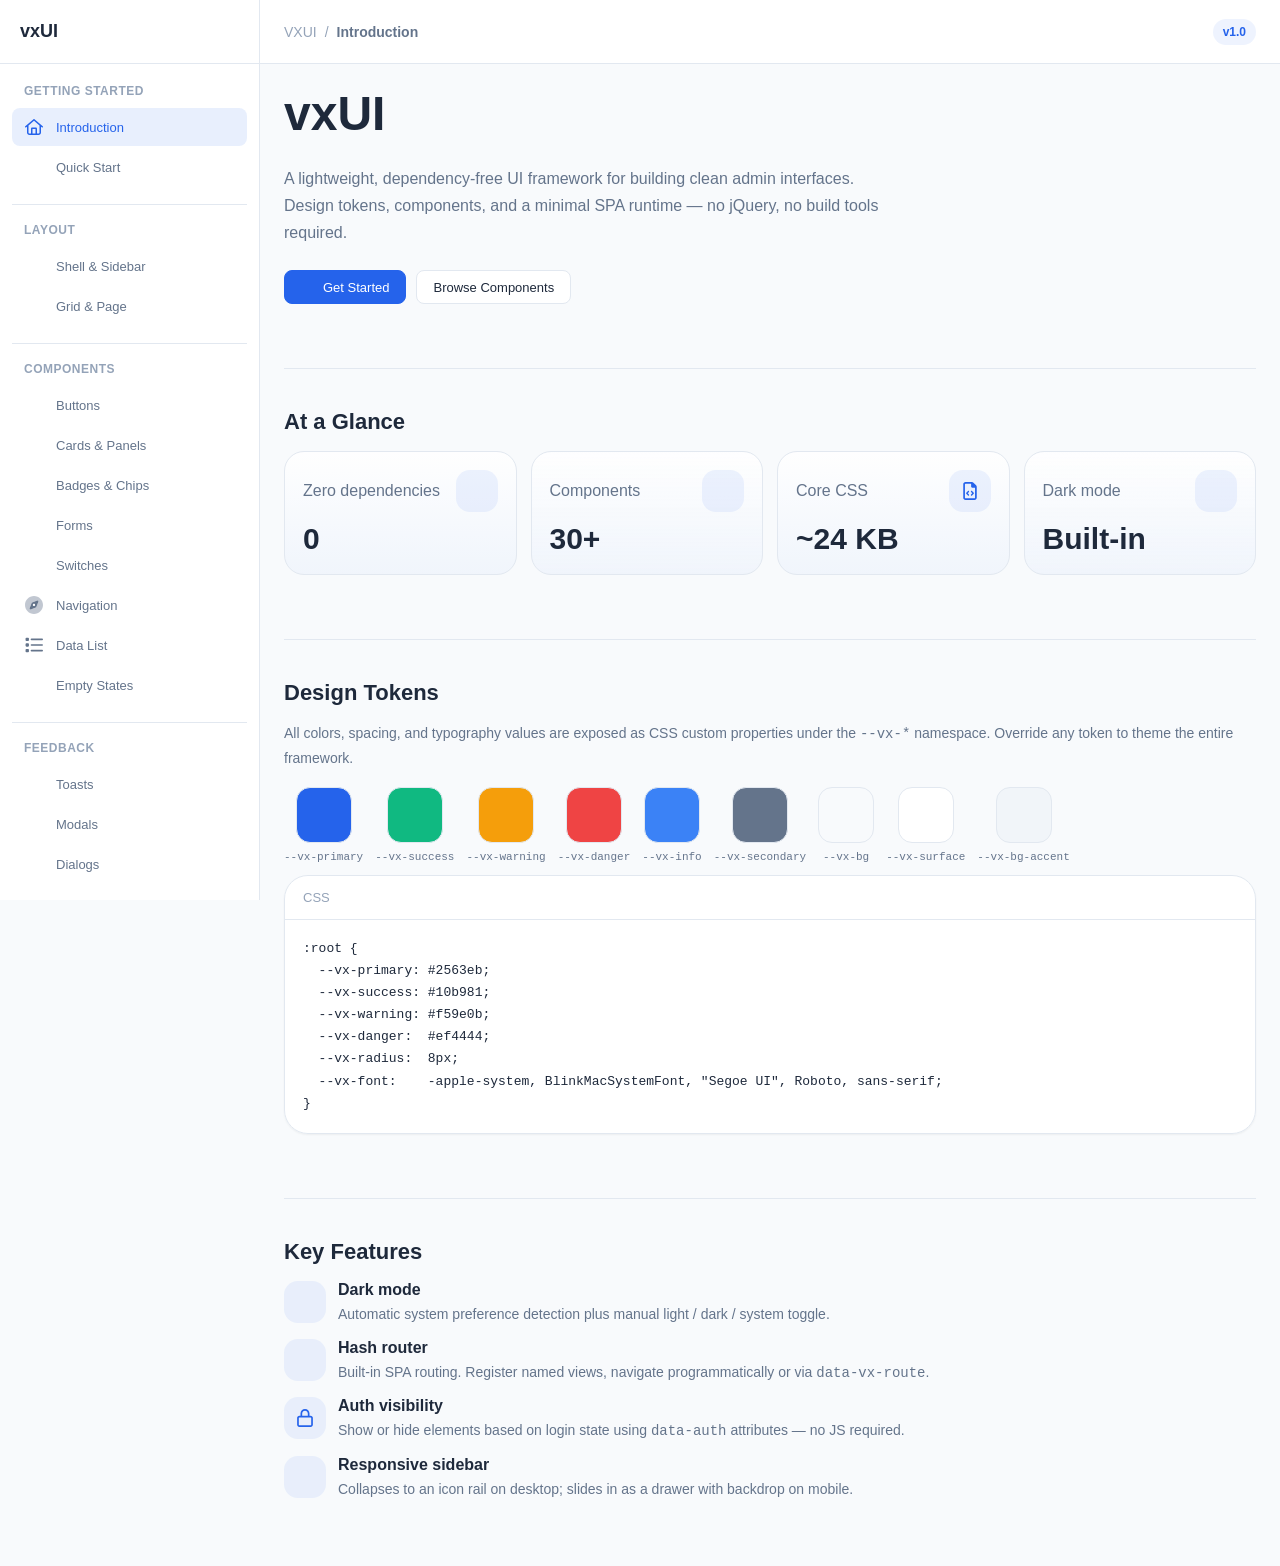
==== index.html @ 33eb92b8 "Refactor code structure for improved readability and maintainability" ====
<!DOCTYPE html>
<html lang="en">
<head>
    <meta charset="UTF-8">
    <meta name="viewport" content="width=device-width, initial-scale=1.0">
    <title>vxUI — UI Framework</title>
    <link rel="stylesheet" href="css/vxui-framework.css">
    <style>
        /* ── Docs-specific styles ─────────────────────────── */
        .vx-doc-section {
            display: flex;
            flex-direction: column;
            gap: 12px;
            padding-bottom: 40px;
        }
        .vx-doc-section + .vx-doc-section {
            border-top: 1px solid var(--vx-border);
            padding-top: 40px;
        }
        .vx-doc-heading {
            margin: 0 0 4px;
            font-size: 22px;
            font-weight: 700;
            color: var(--vx-text);
        }
        .vx-doc-desc {
            margin: 0 0 4px;
            color: var(--vx-text-secondary);
            line-height: 1.7;
            font-size: 14px;
        }
        .vx-demo-area {
            padding: 24px;
            border: 1px solid var(--vx-border);
            border-radius: 16px;
            background: var(--vx-bg-accent);
            display: flex;
            flex-wrap: wrap;
            align-items: flex-start;
            gap: 12px;
        }
        .vx-demo-area.is-block {
            flex-direction: column;
        }
        .vx-color-row {
            display: flex;
            flex-wrap: wrap;
            gap: 12px;
        }
        .vx-color-chip {
            display: flex;
            flex-direction: column;
            align-items: center;
            gap: 8px;
        }
        .vx-color-chip-swatch {
            width: 56px;
            height: 56px;
            border-radius: 14px;
            border: 1px solid var(--vx-border);
        }
        .vx-color-chip-label {
            font-size: 11px;
            color: var(--vx-text-secondary);
            font-family: var(--vx-mono);
        }
        .vx-intro-page-title {
            font-size: clamp(28px, 5vw, 48px);
            font-weight: 800;
            margin: 0 0 12px;
            line-height: 1.1;
        }
        .vx-view > .vx-doc-section:first-child {
            padding-top: 0;
            border-top: none;
        }
    </style>
</head>
<body>
<div id="vx-app" class="vx-app">
    <div id="vx-layout" class="vx-shell vx-layout">

        <div class="vx-sidebar-overlay" data-vx-sidebar-overlay></div>

        <aside id="vx-sidebar" class="vx-sidebar">
            <div class="vx-sidebar-header">
                <button class="vx-sidebar-brand" type="button" data-vx-route="introduction">
                    <span class="vx-sidebar-brand-text">vxUI</span>
                </button>
                <button class="vx-btn-icon" type="button" data-vx-sidebar-toggle style="margin-left:auto" title="Toggle sidebar">
                    <iconpark-icon name="alignment-horizontal-center"></iconpark-icon>
                </button>
            </div>

            <nav class="vx-sidebar-nav">
                <!-- Getting Started -->
                <div class="vx-nav-section">
                    <span class="vx-nav-title">Getting Started</span>
                    <button class="vx-nav-item" type="button" data-vx-route="introduction">
                        <iconpark-icon name="house"></iconpark-icon>
                        <span class="vx-nav-item-text">Introduction</span>
                    </button>
                    <button class="vx-nav-item" type="button" data-vx-route="quickstart">
                        <iconpark-icon name="lightning"></iconpark-icon>
                        <span class="vx-nav-item-text">Quick Start</span>
                    </button>
                </div>

                <div class="vx-nav-divider"></div>

                <!-- Layout -->
                <div class="vx-nav-section">
                    <span class="vx-nav-title">Layout</span>
                    <button class="vx-nav-item" type="button" data-vx-route="layout">
                        <iconpark-icon name="layout-two"></iconpark-icon>
                        <span class="vx-nav-item-text">Shell &amp; Sidebar</span>
                    </button>
                    <button class="vx-nav-item" type="button" data-vx-route="grid">
                        <iconpark-icon name="table-report"></iconpark-icon>
                        <span class="vx-nav-item-text">Grid &amp; Page</span>
                    </button>
                </div>

                <div class="vx-nav-divider"></div>

                <!-- Components -->
                <div class="vx-nav-section">
                    <span class="vx-nav-title">Components</span>
                    <button class="vx-nav-item" type="button" data-vx-route="buttons">
                        <iconpark-icon name="hand-click"></iconpark-icon>
                        <span class="vx-nav-item-text">Buttons</span>
                    </button>
                    <button class="vx-nav-item" type="button" data-vx-route="cards">
                        <iconpark-icon name="rectangle-one"></iconpark-icon>
                        <span class="vx-nav-item-text">Cards &amp; Panels</span>
                    </button>
                    <button class="vx-nav-item" type="button" data-vx-route="badges">
                        <iconpark-icon name="tag-one"></iconpark-icon>
                        <span class="vx-nav-item-text">Badges &amp; Chips</span>
                    </button>
                    <button class="vx-nav-item" type="button" data-vx-route="forms">
                        <iconpark-icon name="edit-two"></iconpark-icon>
                        <span class="vx-nav-item-text">Forms</span>
                    </button>
                    <button class="vx-nav-item" type="button" data-vx-route="switches">
                        <iconpark-icon name="toggle-right"></iconpark-icon>
                        <span class="vx-nav-item-text">Switches</span>
                    </button>
                    <button class="vx-nav-item" type="button" data-vx-route="navigation">
                        <iconpark-icon name="compass"></iconpark-icon>
                        <span class="vx-nav-item-text">Navigation</span>
                    </button>
                    <button class="vx-nav-item" type="button" data-vx-route="list">
                        <iconpark-icon name="list"></iconpark-icon>
                        <span class="vx-nav-item-text">Data List</span>
                    </button>
                    <button class="vx-nav-item" type="button" data-vx-route="empty">
                        <iconpark-icon name="inbox"></iconpark-icon>
                        <span class="vx-nav-item-text">Empty States</span>
                    </button>
                </div>

                <div class="vx-nav-divider"></div>

                <!-- Feedback -->
                <div class="vx-nav-section">
                    <span class="vx-nav-title">Feedback</span>
                    <button class="vx-nav-item" type="button" data-vx-route="toasts">
                        <iconpark-icon name="announcement"></iconpark-icon>
                        <span class="vx-nav-item-text">Toasts</span>
                    </button>
                    <button class="vx-nav-item" type="button" data-vx-route="modals">
                        <iconpark-icon name="expand-text-input"></iconpark-icon>
                        <span class="vx-nav-item-text">Modals</span>
                    </button>
                    <button class="vx-nav-item" type="button" data-vx-route="dialogs">
                        <iconpark-icon name="message-one"></iconpark-icon>
                        <span class="vx-nav-item-text">Dialogs</span>
                    </button>
                </div>
            </nav>

            <div class="vx-sidebar-bottom-menu">
                <div class="vx-nav-section">
                    <button class="vx-nav-item" type="button" id="vx-theme-btn">
                        <iconpark-icon name="sun-one" id="vx-theme-icon"></iconpark-icon>
                        <span class="vx-nav-item-text" id="vx-theme-label">Light</span>
                    </button>
                </div>
            </div>
        </aside>

        <div class="vx-main">
            <header class="vx-header">
                <div class="vx-header-left">
                    <button class="vx-btn-icon vx-portrait-sidebar-btn" type="button" data-vx-sidebar-toggle title="Menu">
                        <iconpark-icon name="hamburger-button"></iconpark-icon>
                    </button>
                    <nav id="vx-breadcrumb" class="vx-breadcrumb" aria-label="breadcrumb"></nav>
                </div>
                <div class="vx-header-right">
                    <span class="vx-badge">v1.0</span>
                </div>
            </header>

            <div id="vx-view" class="vx-content"></div>
        </div>

    </div><!-- /.vx-shell -->
</div><!-- /#vx-app -->

<!-- Framework nav mount (hidden — used internally by the runtime) -->
<div id="vx-nav-managed" hidden></div>

<script src="lib/iconpark.js"></script>
<script src="js/vxui-framework.js"></script>
<script src="js/vxui-components.js"></script>
<script>
(function () {
    'use strict';

    /* ── Shared helpers ───────────────────────────────────── */
    function esc(s) {
        return String(s == null ? '' : s)
            .replace(/&/g, '&amp;').replace(/</g, '&lt;')
            .replace(/>/g, '&gt;').replace(/"/g, '&quot;');
    }

    function section(heading, desc, demoHtml, codeStr) {
        return [
            '<div class="vx-doc-section">',
                '<h2 class="vx-doc-heading">', esc(heading), '</h2>',
                desc ? '<p class="vx-doc-desc">' + desc + '</p>' : '',
                '<div class="vx-demo-area">', demoHtml, '</div>',
                codeStr ? [
                    '<div class="vx-code-block">',
                        '<div class="vx-code-head">',
                            '<span>HTML</span>',
                        '</div>',
                        '<pre>', codeStr, '</pre>',
                    '</div>'
                ].join('') : '',
            '</div>'
        ].join('');
    }

    function blockSection(heading, desc, demoHtml, codeStr) {
        return [
            '<div class="vx-doc-section">',
                '<h2 class="vx-doc-heading">', esc(heading), '</h2>',
                desc ? '<p class="vx-doc-desc">' + desc + '</p>' : '',
                '<div class="vx-demo-area is-block">', demoHtml, '</div>',
                codeStr ? [
                    '<div class="vx-code-block">',
                        '<div class="vx-code-head"><span>HTML</span></div>',
                        '<pre>', codeStr, '</pre>',
                    '</div>'
                ].join('') : '',
            '</div>'
        ].join('');
    }

    /* ── Views ────────────────────────────────────────────── */

    function viewIntroduction() {
        var colors = ['primary','success','warning','danger','info','secondary'];
        var surfaces = ['bg','surface','bg-accent'];
        var swatches = colors.concat(surfaces).map(function (c) {
            var border = ['bg','surface','bg-accent'].indexOf(c) >= 0 ? ' border:1px solid var(--vx-border)' : '';
            return [
                '<div class="vx-color-chip">',
                    '<div class="vx-color-chip-swatch" style="background:var(--vx-' + c + ');' + border + '"></div>',
                    '<span class="vx-color-chip-label">--vx-' + c + '</span>',
                '</div>'
            ].join('');
        }).join('');

        return [
            '<div class="vx-view">',

                '<div class="vx-doc-section">',
                    '<h1 class="vx-intro-page-title">vxUI</h1>',
                    '<p class="vx-doc-desc" style="font-size:16px;max-width:600px">',
                        'A lightweight, dependency-free UI framework for building clean admin interfaces.',
                        ' Design tokens, components, and a minimal SPA runtime &mdash; no jQuery, no build tools required.',
                    '</p>',
                    '<div style="display:flex;gap:10px;flex-wrap:wrap;margin-top:8px">',
                        '<button class="vx-btn vx-btn-primary" type="button" data-vx-route="quickstart">',
                            '<iconpark-icon name="lightning"></iconpark-icon><span>Get Started</span>',
                        '</button>',
                        '<button class="vx-btn vx-btn-secondary" type="button" data-vx-route="buttons">',
                            'Browse Components',
                        '</button>',
                    '</div>',
                '</div>',

                '<div class="vx-doc-section">',
                    '<h2 class="vx-doc-heading">At a Glance</h2>',
                    '<div class="vx-stat-grid">',
                        '<div class="vx-stat"><div class="vx-stat-top"><span class="vx-stat-label">Zero dependencies</span><span class="vx-stat-icon"><iconpark-icon name="check-one"></iconpark-icon></span></div><div class="vx-stat-value">0</div></div>',
                        '<div class="vx-stat"><div class="vx-stat-top"><span class="vx-stat-label">Components</span><span class="vx-stat-icon"><iconpark-icon name="puzzle"></iconpark-icon></span></div><div class="vx-stat-value">30+</div></div>',
                        '<div class="vx-stat"><div class="vx-stat-top"><span class="vx-stat-label">Core CSS</span><span class="vx-stat-icon"><iconpark-icon name="file-code"></iconpark-icon></span></div><div class="vx-stat-value">~24 KB</div></div>',
                        '<div class="vx-stat"><div class="vx-stat-top"><span class="vx-stat-label">Dark mode</span><span class="vx-stat-icon"><iconpark-icon name="moon"></iconpark-icon></span></div><div class="vx-stat-value">Built-in</div></div>',
                    '</div>',
                '</div>',

                '<div class="vx-doc-section">',
                    '<h2 class="vx-doc-heading">Design Tokens</h2>',
                    '<p class="vx-doc-desc">',
                        'All colors, spacing, and typography values are exposed as CSS custom properties under the <code class="vx-mono">--vx-*</code> namespace.',
                        ' Override any token to theme the entire framework.',
                    '</p>',
                    '<div class="vx-color-row">', swatches, '</div>',
                    '<div class="vx-code-block">',
                        '<div class="vx-code-head"><span>CSS</span></div>',
                        '<pre>:root {\n  --vx-primary: #2563eb;\n  --vx-success: #10b981;\n  --vx-warning: #f59e0b;\n  --vx-danger:  #ef4444;\n  --vx-radius:  8px;\n  --vx-font:    -apple-system, BlinkMacSystemFont, "Segoe UI", Roboto, sans-serif;\n}</pre>',
                    '</div>',
                '</div>',

                '<div class="vx-doc-section">',
                    '<h2 class="vx-doc-heading">Key Features</h2>',
                    '<div class="vx-feature-list">',
                        '<div class="vx-feature"><span class="vx-stat-icon"><iconpark-icon name="moon"></iconpark-icon></span><div><strong>Dark mode</strong><p class="vx-doc-desc" style="margin:4px 0 0">Automatic system preference detection plus manual light / dark / system toggle.</p></div></div>',
                        '<div class="vx-feature"><span class="vx-stat-icon"><iconpark-icon name="route"></iconpark-icon></span><div><strong>Hash router</strong><p class="vx-doc-desc" style="margin:4px 0 0">Built-in SPA routing. Register named views, navigate programmatically or via <code class="vx-mono">data-vx-route</code>.</p></div></div>',
                        '<div class="vx-feature"><span class="vx-stat-icon"><iconpark-icon name="lock"></iconpark-icon></span><div><strong>Auth visibility</strong><p class="vx-doc-desc" style="margin:4px 0 0">Show or hide elements based on login state using <code class="vx-mono">data-auth</code> attributes — no JS required.</p></div></div>',
                        '<div class="vx-feature"><span class="vx-stat-icon"><iconpark-icon name="mobile"></iconpark-icon></span><div><strong>Responsive sidebar</strong><p class="vx-doc-desc" style="margin:4px 0 0">Collapses to an icon rail on desktop; slides in as a drawer with backdrop on mobile.</p></div></div>',
                    '</div>',
                '</div>',

            '</div>'
        ].join('');
    }

    function viewQuickstart() {
        var minimalHtml = [
            '&lt;!DOCTYPE html&gt;\n',
            '&lt;html lang="en"&gt;\n',
            '&lt;head&gt;\n',
            '  &lt;meta charset="UTF-8"&gt;\n',
            '  &lt;meta name="viewport" content="width=device-width, initial-scale=1.0"&gt;\n',
            '  &lt;title&gt;My App&lt;/title&gt;\n',
            '  &lt;link rel="stylesheet" href="css/vxui-framework.css"&gt;\n',
            '&lt;/head&gt;\n',
            '&lt;body&gt;\n',
            '&lt;div id="vx-app" class="vx-app"&gt;\n',
            '  &lt;div class="vx-shell vx-layout"&gt;\n',
            '    &lt;div class="vx-sidebar-overlay" data-vx-sidebar-overlay&gt;&lt;/div&gt;\n',
            '    &lt;aside id="vx-sidebar" class="vx-sidebar"&gt;\n',
            '      &lt;div class="vx-sidebar-header"&gt;\n',
            '        &lt;span class="vx-sidebar-brand-text"&gt;My App&lt;/span&gt;\n',
            '      &lt;/div&gt;\n',
            '      &lt;nav class="vx-sidebar-nav" id="vx-sidebar-nav"&gt;&lt;/nav&gt;\n',
            '    &lt;/aside&gt;\n',
            '    &lt;div class="vx-main"&gt;\n',
            '      &lt;div id="vx-view" class="vx-content"&gt;&lt;/div&gt;\n',
            '    &lt;/div&gt;\n',
            '  &lt;/div&gt;\n',
            '&lt;/div&gt;\n\n',
            '&lt;script src="lib/iconpark.js"&gt;&lt;/script&gt;\n',
            '&lt;script src="js/vxui-framework.js"&gt;&lt;/script&gt;\n',
            '&lt;script&gt;\n',
            '  const app = new VXUIFramework({\n',
            '    root: \'#vx-app\',\n',
            '    authProvider: () => ({ loggedIn: true, user: { name: \'Admin\' } })\n',
            '  });\n\n',
            '  app.registerViews({\n',
            '    overview: {\n',
            '      title: \'Overview\',\n',
            '      render: () => \'&lt;section class="vx-panel"&gt;Hello vxUI&lt;/section&gt;\'\n',
            '    }\n',
            '  });\n\n',
            '  app.setNavigation([\n',
            '    { view: \'overview\', label: \'Overview\', icon: \'house\' }\n',
            '  ]);\n\n',
            '  app.init();\n',
            '&lt;/script&gt;\n',
            '&lt;/body&gt;\n',
            '&lt;/html&gt;'
        ].join('');

        return [
            '<div class="vx-view">',

                '<div class="vx-doc-section">',
                    '<h1 class="vx-doc-heading">Quick Start</h1>',
                    '<p class="vx-doc-desc">',
                        'No package manager, no bundler. Drop three files into your project and you are ready.',
                    '</p>',
                '</div>',

                '<div class="vx-doc-section">',
                    '<h2 class="vx-doc-heading">1. Add the files</h2>',
                    '<p class="vx-doc-desc">Copy <code class="vx-mono">css/vxui-framework.css</code>, <code class="vx-mono">js/vxui-framework.js</code>, and <code class="vx-mono">lib/iconpark.js</code> into your project. Optionally add <code class="vx-mono">js/vxui-components.js</code> for component helpers.</p>',
                '</div>',

                '<div class="vx-doc-section">',
                    '<h2 class="vx-doc-heading">2. Minimal HTML shell</h2>',
                    '<p class="vx-doc-desc">Build the page scaffold, register views, then call <code class="vx-mono">app.init()</code>.</p>',
                    '<div class="vx-code-block">',
                        '<div class="vx-code-head"><span>index.html</span></div>',
                        '<pre>', minimalHtml, '</pre>',
                    '</div>',
                '</div>',

                '<div class="vx-doc-section">',
                    '<h2 class="vx-doc-heading">Core API</h2>',
                    '<div class="vx-panel">',
                        '<table style="width:100%;border-collapse:collapse;font-size:13px">',
                            '<thead><tr style="border-bottom:1px solid var(--vx-border)">',
                                '<th style="padding:10px 12px;text-align:left;color:var(--vx-text-secondary);font-weight:600">Method</th>',
                                '<th style="padding:10px 12px;text-align:left;color:var(--vx-text-secondary);font-weight:600">Description</th>',
                            '</tr></thead>',
                            '<tbody>',
                                ['registerView(name, config)', 'registerViews(map)', 'setNavigation(items)', 'navigate(name, state)', 'setTheme(mode) / cycleTheme()', 'refreshAuth()', 'toastSuccess / toastWarning / toastError / toastInfo', 'alert / confirm / prompt / openModal'].map(function (m, i) {
                                    var descs = [
                                        'Register a single named view with a render function.',
                                        'Register multiple views at once from a plain object.',
                                        'Set the sidebar navigation items array.',
                                        'Navigate to a view, updating the hash route.',
                                        'Switch theme. Modes: <code class="vx-mono">light</code>, <code class="vx-mono">dark</code>, <code class="vx-mono">system</code>.',
                                        'Re-evaluate auth state and update data-auth visibility.',
                                        'Show a timed toast notification in four severity flavors.',
                                        'Open a feedback dialog (blocking or promise-based).'
                                    ];
                                    return '<tr style="border-bottom:1px solid var(--vx-border)"><td style="padding:10px 12px;font-family:var(--vx-mono);color:var(--vx-primary)">' + esc(m) + '</td><td style="padding:10px 12px;color:var(--vx-text-secondary)">' + descs[i] + '</td></tr>';
                                }).join(''),
                            '</tbody>',
                        '</table>',
                    '</div>',
                '</div>',

            '</div>'
        ].join('');
    }

    function viewLayout() {
        return [
            '<div class="vx-view">',

                '<div class="vx-doc-section">',
                    '<h1 class="vx-doc-heading">Shell &amp; Sidebar</h1>',
                    '<p class="vx-doc-desc">',
                        'The outer shell uses a flex row. The sidebar is fixed-position; the main area uses <code class="vx-mono">margin-left</code> to offset. On mobile (&le;768 px) or portrait tablets (&le;1024 px) the sidebar becomes a slide-in drawer.',
                    '</p>',
                    '<div class="vx-code-block">',
                        '<div class="vx-code-head"><span>HTML structure</span></div>',
                        '<pre>&lt;div class="vx-shell vx-layout"&gt;\n  &lt;div class="vx-sidebar-overlay" data-vx-sidebar-overlay&gt;&lt;/div&gt;\n\n  &lt;aside class="vx-sidebar" id="vx-sidebar"&gt;\n    &lt;div class="vx-sidebar-header"&gt; &lt;!-- brand + collapse toggle --&gt; &lt;/div&gt;\n    &lt;nav class="vx-sidebar-nav"&gt;\n      &lt;div class="vx-nav-section"&gt;\n        &lt;span class="vx-nav-title"&gt;Section&lt;/span&gt;\n        &lt;button class="vx-nav-item" data-vx-route="view-name"&gt;...&lt;/button&gt;\n      &lt;/div&gt;\n    &lt;/nav&gt;\n    &lt;div class="vx-sidebar-bottom-menu"&gt; &lt;!-- always-visible actions --&gt; &lt;/div&gt;\n  &lt;/aside&gt;\n\n  &lt;div class="vx-main"&gt;\n    &lt;header class="vx-header"&gt;...&lt;/header&gt;\n    &lt;div id="vx-view" class="vx-content"&gt;&lt;/div&gt;\n  &lt;/div&gt;\n&lt;/div&gt;</pre>',
                    '</div>',
                '</div>',

                '<div class="vx-doc-section">',
                    '<h2 class="vx-doc-heading">Sidebar States</h2>',
                    '<p class="vx-doc-desc">',
                        'The framework adds state classes to the <code class="vx-mono">.vx-layout</code> element. CSS handles all the visual transitions.',
                    '</p>',
                    '<div class="vx-panel">',
                        '<table style="width:100%;border-collapse:collapse;font-size:13px">',
                            '<thead><tr style="border-bottom:1px solid var(--vx-border)">',
                                '<th style="padding:10px 12px;text-align:left;color:var(--vx-text-secondary);font-weight:600">Class on .vx-layout</th>',
                                '<th style="padding:10px 12px;text-align:left;color:var(--vx-text-secondary);font-weight:600">Effect</th>',
                            '</tr></thead>',
                            '<tbody>',
                                [
                                    ['sidebar-collapsed', 'Desktop — sidebar narrows to 64 px icon rail; text labels hidden.'],
                                    ['sidebar-open', 'Mobile — sidebar slides in as a drawer; overlay visible.'],
                                    ['vx-logged-in', 'Auth-aware — bottom menu visible, logged-out elements hidden.'],
                                    ['vx-logged-out', 'Auth-aware — bottom menu hidden, logged-in elements hidden.']
                                ].map(function (r) {
                                    return '<tr style="border-bottom:1px solid var(--vx-border)"><td style="padding:10px 12px;font-family:var(--vx-mono);color:var(--vx-primary)">' + esc(r[0]) + '</td><td style="padding:10px 12px;color:var(--vx-text-secondary)">' + r[1] + '</td></tr>';
                                }).join(''),
                            '</tbody>',
                        '</table>',
                    '</div>',
                '</div>',

                '<div class="vx-doc-section">',
                    '<h2 class="vx-doc-heading">Header</h2>',
                    '<p class="vx-doc-desc">The sticky page header sits at the top of <code class="vx-mono">.vx-main</code>. Use <code class="vx-mono">.vx-header-left</code> and <code class="vx-mono">.vx-header-right</code> clusters for layout.</p>',
                    '<div class="vx-demo-area is-block" style="padding:0;overflow:hidden">',
                        '<header class="vx-header" style="position:relative;border-radius:16px 16px 0 0">',
                            '<div class="vx-header-left">',
                                '<button class="vx-btn-icon" type="button" title="Menu"><iconpark-icon name="hamburger-button"></iconpark-icon></button>',
                                '<nav class="vx-breadcrumb">',
                                    '<span class="vx-breadcrumb-item">vxUI</span>',
                                    '<span class="vx-breadcrumb-separator">/</span>',
                                    '<span class="vx-breadcrumb-item is-current">Layout</span>',
                                '</nav>',
                            '</div>',
                            '<div class="vx-header-right">',
                                '<span class="vx-auth-pill"><iconpark-icon name="user"></iconpark-icon> Admin</span>',
                                '<button class="vx-btn vx-btn-secondary vx-btn-sm" type="button">Settings</button>',
                            '</div>',
                        '</header>',
                        '<div style="padding:16px;border-radius:0 0 16px 16px;background:var(--vx-bg-accent);min-height:48px;color:var(--vx-text-muted);font-size:13px">Content area</div>',
                    '</div>',
                '</div>',

            '</div>'
        ].join('');
    }

    function viewGrid() {
        var card = function (label) {
            return '<article class="vx-card" style="padding:16px"><span class="vx-muted" style="font-size:13px">' + esc(label) + '</span></article>';
        };

        return [
            '<div class="vx-view">',

                blockSection('Two-column grid',
                    'Use <code class="vx-mono">.vx-grid.is-two</code> for a fixed two-column layout. Collapses to a single column below 960 px.',
                    '<div class="vx-grid is-two" style="width:100%">' + card('Column A') + card('Column B') + '</div>',
                    '&lt;div class="vx-grid is-two"&gt;\n  &lt;article class="vx-card"&gt;...&lt;/article&gt;\n  &lt;article class="vx-card"&gt;...&lt;/article&gt;\n&lt;/div&gt;'
                ),

                blockSection('Three-column grid',
                    '<code class="vx-mono">.vx-grid.is-three</code> — also collapses below 960 px.',
                    '<div class="vx-grid is-three" style="width:100%">' + card('A') + card('B') + card('C') + '</div>',
                    '&lt;div class="vx-grid is-three"&gt; ... &lt;/div&gt;'
                ),

                blockSection('Stat grid',
                    '<code class="vx-mono">.vx-stat-grid</code> — auto-fit columns, minimum 180 px each. Used for KPI dashboards.',
                    '<div class="vx-stat-grid" style="width:100%">' +
                        ['Storage', 'Files', 'Members'].map(function (l, i) {
                            return '<div class="vx-stat"><div class="vx-stat-top"><span class="vx-stat-label">' + esc(l) + '</span><span class="vx-stat-icon"><iconpark-icon name="folder"></iconpark-icon></span></div><div class="vx-stat-value">' + ['12 GB', '4.2k', '8'][i] + '</div></div>';
                        }).join('') +
                    '</div>',
                    '&lt;div class="vx-stat-grid"&gt;\n  &lt;div class="vx-stat"&gt;\n    &lt;div class="vx-stat-top"&gt;\n      &lt;span class="vx-stat-label"&gt;Storage&lt;/span&gt;\n      &lt;span class="vx-stat-icon"&gt;&lt;iconpark-icon name="folder"&gt;&lt;/iconpark-icon&gt;&lt;/span&gt;\n    &lt;/div&gt;\n    &lt;div class="vx-stat-value"&gt;12 GB&lt;/div&gt;\n  &lt;/div&gt;\n&lt;/div&gt;'
                ),

                blockSection('Card grid',
                    '<code class="vx-mono">.vx-card-grid</code> — auto-fit columns, minimum 240 px. Good for feature / product cards.',
                    '<div class="vx-card-grid" style="width:100%">' +
                        ['Fast', 'Lightweight', 'Accessible'].map(function (l) {
                            return '<div class="vx-card"><h3 class="vx-card-title">' + esc(l) + '</h3><p class="vx-card-copy">A short description of this capability.</p></div>';
                        }).join('') +
                    '</div>',
                    '&lt;div class="vx-card-grid"&gt;\n  &lt;div class="vx-card"&gt;\n    &lt;h3 class="vx-card-title"&gt;Title&lt;/h3&gt;\n    &lt;p class="vx-card-copy"&gt;Description&lt;/p&gt;\n  &lt;/div&gt;\n&lt;/div&gt;'
                ),

            '</div>'
        ].join('');
    }

    function viewButtons() {
        return [
            '<div class="vx-view">',

                section('Variants',
                    'Four semantic variants. Always use the variant that matches the action\'s intent.',
                    [
                        '<button class="vx-btn vx-btn-primary" type="button">Primary</button>',
                        '<button class="vx-btn vx-btn-secondary" type="button">Secondary</button>',
                        '<button class="vx-btn vx-btn-ghost" type="button">Ghost</button>',
                        '<button class="vx-btn vx-btn-danger" type="button">Danger</button>',
                    ].join(''),
                    '&lt;button class="vx-btn vx-btn-primary"&gt;Primary&lt;/button&gt;\n&lt;button class="vx-btn vx-btn-secondary"&gt;Secondary&lt;/button&gt;\n&lt;button class="vx-btn vx-btn-ghost"&gt;Ghost&lt;/button&gt;\n&lt;button class="vx-btn vx-btn-danger"&gt;Danger&lt;/button&gt;'
                ),

                section('Sizes',
                    'Default and small. Apply <code class="vx-mono">.vx-btn-sm</code> for compact contexts like toolbars.',
                    [
                        '<button class="vx-btn vx-btn-primary" type="button">Default</button>',
                        '<button class="vx-btn vx-btn-primary vx-btn-sm" type="button">Small</button>',
                        '<button class="vx-btn vx-btn-secondary" type="button">Default</button>',
                        '<button class="vx-btn vx-btn-secondary vx-btn-sm" type="button">Small</button>',
                    ].join(''),
                    '&lt;button class="vx-btn vx-btn-primary vx-btn-sm"&gt;Small&lt;/button&gt;'
                ),

                section('With icons',
                    'Pair any <code class="vx-mono">&lt;iconpark-icon&gt;</code> with a <code class="vx-mono">&lt;span&gt;</code> label inside the button.',
                    [
                        '<button class="vx-btn vx-btn-primary" type="button"><iconpark-icon name="upload-one"></iconpark-icon><span>Upload</span></button>',
                        '<button class="vx-btn vx-btn-secondary" type="button"><iconpark-icon name="download"></iconpark-icon><span>Download</span></button>',
                        '<button class="vx-btn vx-btn-ghost" type="button"><iconpark-icon name="share"></iconpark-icon><span>Share</span></button>',
                    ].join(''),
                    '&lt;button class="vx-btn vx-btn-primary"&gt;\n  &lt;iconpark-icon name="upload-one"&gt;&lt;/iconpark-icon&gt;\n  &lt;span&gt;Upload&lt;/span&gt;\n&lt;/button&gt;'
                ),

                section('Icon-only buttons',
                    '<code class="vx-mono">.vx-btn-icon</code> — square, no border, for toolbars and header actions.',
                    [
                        '<button class="vx-btn-icon" type="button" title="Search"><iconpark-icon name="search"></iconpark-icon></button>',
                        '<button class="vx-btn-icon" type="button" title="Settings"><iconpark-icon name="setting"></iconpark-icon></button>',
                        '<button class="vx-btn-icon" type="button" title="More"><iconpark-icon name="more"></iconpark-icon></button>',
                        '<button class="vx-btn-icon" type="button" title="Delete"><iconpark-icon name="delete"></iconpark-icon></button>',
                    ].join(''),
                    '&lt;button class="vx-btn-icon" title="Search"&gt;\n  &lt;iconpark-icon name="search"&gt;&lt;/iconpark-icon&gt;\n&lt;/button&gt;'
                ),

                section('Disabled state',
                    'Add the native <code class="vx-mono">disabled</code> attribute. The button becomes non-interactive at 50% opacity.',
                    [
                        '<button class="vx-btn vx-btn-primary" type="button" disabled>Disabled</button>',
                        '<button class="vx-btn vx-btn-secondary" type="button" disabled>Disabled</button>',
                    ].join(''),
                    '&lt;button class="vx-btn vx-btn-primary" disabled&gt;Disabled&lt;/button&gt;'
                ),

                section('Button group',
                    '<code class="vx-mono">.vx-btn-group</code> wraps multiple buttons with consistent 4 px spacing.',
                    '<div class="vx-btn-group"><button class="vx-btn vx-btn-secondary vx-btn-sm" type="button">List</button><button class="vx-btn vx-btn-secondary vx-btn-sm" type="button">Grid</button><button class="vx-btn vx-btn-secondary vx-btn-sm" type="button">Map</button></div>',
                    '&lt;div class="vx-btn-group"&gt;\n  &lt;button class="vx-btn vx-btn-secondary vx-btn-sm"&gt;List&lt;/button&gt;\n  &lt;button class="vx-btn vx-btn-secondary vx-btn-sm"&gt;Grid&lt;/button&gt;\n&lt;/div&gt;'
                ),

            '</div>'
        ].join('');
    }

    function viewCards() {
        return [
            '<div class="vx-view">',

                blockSection('Card',
                    '<code class="vx-mono">.vx-card</code> — the base surface unit. Rounded corners, subtle border, and backdrop blur.',
                    '<div class="vx-card-grid" style="width:100%"><div class="vx-card"><h3 class="vx-card-title">Card Title</h3><p class="vx-card-copy">A short description or body text for this card.</p><div style="margin-top:14px"><button class="vx-btn vx-btn-primary vx-btn-sm" type="button">Action</button></div></div><div class="vx-card"><h3 class="vx-card-title">Another Card</h3><p class="vx-card-copy">Cards auto-fill the grid with a 240 px minimum column width.</p></div></div>',
                    '&lt;article class="vx-card"&gt;\n  &lt;h3 class="vx-card-title"&gt;Title&lt;/h3&gt;\n  &lt;p class="vx-card-copy"&gt;Description&lt;/p&gt;\n&lt;/article&gt;'
                ),

                blockSection('Panel',
                    '<code class="vx-mono">.vx-panel</code> — like a card but full-width, used for content sections.',
                    '<div class="vx-panel" style="width:100%"><h2 class="vx-panel-title">Panel Title</h2><p class="vx-copy">Panels span the full available width. Use them to group related form fields, settings, or data.</p></div>',
                    '&lt;section class="vx-panel"&gt;\n  &lt;h2 class="vx-panel-title"&gt;Title&lt;/h2&gt;\n  &lt;p class="vx-copy"&gt;...&lt;/p&gt;\n&lt;/section&gt;'
                ),

                blockSection('Hero',
                    '<code class="vx-mono">.vx-hero</code> — two-column feature panel. Left column for copy, right for visual or stats.',
                    '<div class="vx-hero" style="width:100%"><div><p class="vx-eyebrow">Product</p><h2 class="vx-hero-title" style="font-size:28px">Hero Headline</h2><p class="vx-hero-copy">A longer introductory paragraph that describes the feature or product being highlighted.</p><div class="vx-hero-actions"><button class="vx-btn vx-btn-primary" type="button">Get Started</button><button class="vx-btn vx-btn-secondary" type="button">Learn More</button></div></div><div class="vx-stat-grid" style="align-self:center"><div class="vx-stat"><div class="vx-stat-top"><span class="vx-stat-label">Metric</span><span class="vx-stat-icon"><iconpark-icon name="chart"></iconpark-icon></span></div><div class="vx-stat-value">99.9%</div></div></div></div>',
                    '&lt;div class="vx-hero"&gt;\n  &lt;div&gt;\n    &lt;p class="vx-eyebrow"&gt;Label&lt;/p&gt;\n    &lt;h2 class="vx-hero-title"&gt;Headline&lt;/h2&gt;\n    &lt;p class="vx-hero-copy"&gt;Description&lt;/p&gt;\n    &lt;div class="vx-hero-actions"&gt;...buttons...&lt;/div&gt;\n  &lt;/div&gt;\n  &lt;div&gt; &lt;!-- visual / stats --&gt; &lt;/div&gt;\n&lt;/div&gt;'
                ),

                blockSection('Code block',
                    '<code class="vx-mono">.vx-code-block</code> — framed block for syntax-highlighted code snippets.',
                    '<div class="vx-code-block" style="width:100%"><div class="vx-code-head"><span>JavaScript</span></div><pre>const app = new VXUIFramework({\n  root: \'#vx-app\',\n  authProvider: () => ({ loggedIn: true })\n});\napp.init();</pre></div>',
                    '&lt;div class="vx-code-block"&gt;\n  &lt;div class="vx-code-head"&gt;&lt;span&gt;JavaScript&lt;/span&gt;&lt;/div&gt;\n  &lt;pre&gt;...code...&lt;/pre&gt;\n&lt;/div&gt;'
                ),

            '</div>'
        ].join('');
    }

    function viewBadges() {
        return [
            '<div class="vx-view">',

                section('Badge',
                    '<code class="vx-mono">.vx-badge</code> — a pill-shaped label for status, counts, or version tags.',
                    [
                        '<span class="vx-badge">v1.0</span>',
                        '<span class="vx-badge" style="background:rgba(16,185,129,0.12);color:var(--vx-success)">Active</span>',
                        '<span class="vx-badge" style="background:rgba(245,158,11,0.12);color:var(--vx-warning)">Pending</span>',
                        '<span class="vx-badge" style="background:rgba(239,68,68,0.12);color:var(--vx-danger)">Error</span>',
                    ].join(''),
                    '&lt;span class="vx-badge"&gt;v1.0&lt;/span&gt;'
                ),

                section('Chip',
                    '<code class="vx-mono">.vx-btn-chip</code> — filter chips for multi-select or category switching. Add <code class="vx-mono">.is-active</code> for the selected state.',
                    [
                        '<button class="vx-btn-chip is-active" type="button">All</button>',
                        '<button class="vx-btn-chip" type="button">Images</button>',
                        '<button class="vx-btn-chip" type="button">Documents</button>',
                        '<button class="vx-btn-chip" type="button">Videos</button>',
                    ].join(''),
                    '&lt;button class="vx-btn-chip is-active"&gt;All&lt;/button&gt;\n&lt;button class="vx-btn-chip"&gt;Images&lt;/button&gt;'
                ),

                section('Chip row',
                    '<code class="vx-mono">.vx-chip-row</code> — a grid wrapper that auto-fits chips.',
                    '<div class="vx-chip-row" style="width:100%"><button class="vx-btn-chip is-active" type="button"><iconpark-icon name="photo"></iconpark-icon> Photos</button><button class="vx-btn-chip" type="button"><iconpark-icon name="file-text"></iconpark-icon> Docs</button><button class="vx-btn-chip" type="button"><iconpark-icon name="video-one"></iconpark-icon> Video</button><button class="vx-btn-chip" type="button"><iconpark-icon name="music-one"></iconpark-icon> Audio</button></div>',
                    '&lt;div class="vx-chip-row"&gt;\n  &lt;button class="vx-btn-chip is-active"&gt;Photos&lt;/button&gt;\n  &lt;button class="vx-btn-chip"&gt;Docs&lt;/button&gt;\n&lt;/div&gt;'
                ),

                section('Auth pill',
                    '<code class="vx-mono">.vx-auth-pill</code> — used in the header to show the current user. Add <code class="vx-mono">.is-guest</code> for unauthenticated state.',
                    [
                        '<span class="vx-auth-pill"><iconpark-icon name="user"></iconpark-icon> Signed in as Admin</span>',
                        '<span class="vx-auth-pill is-guest"><iconpark-icon name="eyes"></iconpark-icon> Guest mode</span>',
                    ].join(''),
                    '&lt;span class="vx-auth-pill"&gt;Signed in as Admin&lt;/span&gt;\n&lt;span class="vx-auth-pill is-guest"&gt;Guest mode&lt;/span&gt;'
                ),

            '</div>'
        ].join('');
    }

    function viewForms() {
        return [
            '<div class="vx-view">',

                blockSection('Text input',
                    'Use <code class="vx-mono">.vx-form-group</code> to pair a <code class="vx-mono">.vx-label</code> with any <code class="vx-mono">.vx-input</code>.',
                    '<div style="max-width:480px;width:100%"><div class="vx-form-group"><label class="vx-label">Display name</label><input class="vx-input" type="text" placeholder="Enter your name"></div></div>',
                    '&lt;div class="vx-form-group"&gt;\n  &lt;label class="vx-label"&gt;Display name&lt;/label&gt;\n  &lt;input class="vx-input" type="text" placeholder="Enter your name"&gt;\n&lt;/div&gt;'
                ),

                blockSection('Textarea',
                    '<code class="vx-mono">.vx-textarea</code> — vertically resizable. Minimum height 120 px.',
                    '<div style="max-width:480px;width:100%"><div class="vx-form-group"><label class="vx-label">Description</label><textarea class="vx-textarea" placeholder="Write something..."></textarea></div></div>',
                    '&lt;div class="vx-form-group"&gt;\n  &lt;label class="vx-label"&gt;Description&lt;/label&gt;\n  &lt;textarea class="vx-textarea" placeholder="..."&gt;&lt;/textarea&gt;\n&lt;/div&gt;'
                ),

                blockSection('Select',
                    '<code class="vx-mono">.vx-select</code> — same height and radius as inputs for visual consistency.',
                    '<div style="max-width:480px;width:100%"><div class="vx-form-group"><label class="vx-label">Role</label><select class="vx-select"><option>Owner</option><option>Editor</option><option>Viewer</option></select></div></div>',
                    '&lt;div class="vx-form-group"&gt;\n  &lt;label class="vx-label"&gt;Role&lt;/label&gt;\n  &lt;select class="vx-select"&gt;\n    &lt;option&gt;Owner&lt;/option&gt;\n  &lt;/select&gt;\n&lt;/div&gt;'
                ),

                blockSection('Form grid',
                    '<code class="vx-mono">.vx-form-grid</code> — two equal columns for compact form layouts.',
                    '<div class="vx-form-grid" style="width:100%;max-width:600px"><div class="vx-form-group"><label class="vx-label">First name</label><input class="vx-input" type="text" placeholder="Alice"></div><div class="vx-form-group"><label class="vx-label">Last name</label><input class="vx-input" type="text" placeholder="Smith"></div></div>',
                    '&lt;div class="vx-form-grid"&gt;\n  &lt;div class="vx-form-group"&gt;...&lt;/div&gt;\n  &lt;div class="vx-form-group"&gt;...&lt;/div&gt;\n&lt;/div&gt;'
                ),

            '</div>'
        ].join('');
    }

    function viewSwitches() {
        return [
            '<div class="vx-view">',

                blockSection('Switch',
                    '<code class="vx-mono">.vx-switch</code> — a toggle row with title, optional description, and a visual knob. Add <code class="vx-mono">.is-active</code> for the on state.',
                    [
                        '<label class="vx-switch" onclick="this.classList.toggle(\'is-active\')" style="cursor:pointer;max-width:480px;width:100%">',
                            '<div class="vx-switch-copy"><strong>Notifications</strong><span>Receive email updates about your account.</span></div>',
                            '<span class="vx-switch-knob"></span>',
                        '</label>',
                        '<label class="vx-switch is-active" onclick="this.classList.toggle(\'is-active\')" style="cursor:pointer;max-width:480px;width:100%">',
                            '<div class="vx-switch-copy"><strong>Auto-save</strong><span>Automatically save your work every 30 seconds.</span></div>',
                            '<span class="vx-switch-knob"></span>',
                        '</label>',
                    ].join(''),
                    '&lt;label class="vx-switch"&gt;\n  &lt;div class="vx-switch-copy"&gt;\n    &lt;strong&gt;Notifications&lt;/strong&gt;\n    &lt;span&gt;Receive email updates.&lt;/span&gt;\n  &lt;/div&gt;\n  &lt;span class="vx-switch-knob"&gt;&lt;/span&gt;\n&lt;/label&gt;\n\n&lt;!-- Active state --&gt;\n&lt;label class="vx-switch is-active"&gt;...&lt;/label&gt;'
                ),

                blockSection('Selection bar',
                    '<code class="vx-mono">.vx-selection-bar</code> — appears when rows are checked in a data list. Shows selected count and bulk actions.',
                    '<div class="vx-selection-bar" style="display:flex;max-width:600px;width:100%"><div class="vx-inline-actions"><strong>3</strong><span class="vx-muted">selected</span></div><div class="vx-inline-actions"><button class="vx-btn vx-btn-ghost vx-btn-sm" type="button"><iconpark-icon name="download"></iconpark-icon><span>Download</span></button><button class="vx-btn vx-btn-ghost vx-btn-sm" type="button"><iconpark-icon name="share"></iconpark-icon><span>Share</span></button><button class="vx-btn vx-btn-ghost vx-btn-sm" type="button" style="color:var(--vx-danger)"><iconpark-icon name="delete"></iconpark-icon><span>Delete</span></button></div></div>',
                    '&lt;div class="vx-selection-bar"&gt;\n  &lt;div class="vx-inline-actions"&gt;\n    &lt;strong&gt;3&lt;/strong&gt;&lt;span class="vx-muted"&gt;selected&lt;/span&gt;\n  &lt;/div&gt;\n  &lt;div class="vx-inline-actions"&gt;\n    &lt;button class="vx-btn vx-btn-ghost vx-btn-sm"&gt;Download&lt;/button&gt;\n  &lt;/div&gt;\n&lt;/div&gt;'
                ),

            '</div>'
        ].join('');
    }

    function viewNavigation() {
        return [
            '<div class="vx-view">',

                section('Nav items',
                    '<code class="vx-mono">.vx-nav-item</code> — sidebar navigation buttons. Active state uses <code class="vx-mono">.is-active</code>.',
                    '<div style="display:flex;flex-direction:column;gap:2px;width:220px">' +
                        '<button class="vx-nav-item is-active" type="button"><iconpark-icon name="house"></iconpark-icon><span class="vx-nav-item-text">Dashboard</span></button>' +
                        '<button class="vx-nav-item" type="button"><iconpark-icon name="folder"></iconpark-icon><span class="vx-nav-item-text">Files</span></button>' +
                        '<button class="vx-nav-item" type="button"><iconpark-icon name="user"></iconpark-icon><span class="vx-nav-item-text">Users</span></button>' +
                        '<div class="vx-nav-divider"></div>' +
                        '<button class="vx-nav-item" type="button"><iconpark-icon name="setting"></iconpark-icon><span class="vx-nav-item-text">Settings</span></button>' +
                    '</div>',
                    '&lt;button class="vx-nav-item is-active" data-vx-route="view-name"&gt;\n  &lt;iconpark-icon name="house"&gt;&lt;/iconpark-icon&gt;\n  &lt;span class="vx-nav-item-text"&gt;Dashboard&lt;/span&gt;\n&lt;/button&gt;'
                ),

                section('Nav section with title',
                    'Group related nav items with <code class="vx-mono">.vx-nav-section</code> and an optional <code class="vx-mono">.vx-nav-title</code> label.',
                    '<div style="display:flex;flex-direction:column;width:220px">' +
                        '<div class="vx-nav-section">' +
                            '<span class="vx-nav-title">Workspace</span>' +
                            '<button class="vx-nav-item" type="button"><iconpark-icon name="folder"></iconpark-icon><span class="vx-nav-item-text">Files</span></button>' +
                            '<button class="vx-nav-item" type="button"><iconpark-icon name="share"></iconpark-icon><span class="vx-nav-item-text">Shared</span></button>' +
                        '</div>' +
                        '<div class="vx-nav-divider"></div>' +
                        '<div class="vx-nav-section">' +
                            '<span class="vx-nav-title">Account</span>' +
                            '<button class="vx-nav-item" type="button"><iconpark-icon name="user"></iconpark-icon><span class="vx-nav-item-text">Profile</span></button>' +
                        '</div>' +
                    '</div>',
                    '&lt;div class="vx-nav-section"&gt;\n  &lt;span class="vx-nav-title"&gt;Workspace&lt;/span&gt;\n  &lt;button class="vx-nav-item"&gt;...&lt;/button&gt;\n&lt;/div&gt;'
                ),

                section('Breadcrumb',
                    '<code class="vx-mono">.vx-breadcrumb</code> — a horizontal path trail. Current item uses <code class="vx-mono">.is-current</code>.',
                    '<nav class="vx-breadcrumb">' +
                        '<a href="#" class="vx-breadcrumb-item">Home</a>' +
                        '<span class="vx-breadcrumb-separator">/</span>' +
                        '<a href="#" class="vx-breadcrumb-item">Projects</a>' +
                        '<span class="vx-breadcrumb-separator">/</span>' +
                        '<span class="vx-breadcrumb-item is-current">Alpha</span>' +
                    '</nav>',
                    '&lt;nav class="vx-breadcrumb"&gt;\n  &lt;a class="vx-breadcrumb-item" href="#"&gt;Home&lt;/a&gt;\n  &lt;span class="vx-breadcrumb-separator"&gt;/&lt;/span&gt;\n  &lt;span class="vx-breadcrumb-item is-current"&gt;Current&lt;/span&gt;\n&lt;/nav&gt;'
                ),

                section('Chip tabs',
                    'Use <code class="vx-mono">.vx-btn-chip</code> buttons as horizontal tab selectors.',
                    '<div style="display:flex;gap:8px;flex-wrap:wrap">' +
                        '<button class="vx-btn-chip is-active" type="button">Overview</button>' +
                        '<button class="vx-btn-chip" type="button">Activity</button>' +
                        '<button class="vx-btn-chip" type="button">Members</button>' +
                        '<button class="vx-btn-chip" type="button">Settings</button>' +
                    '</div>',
                    '&lt;button class="vx-btn-chip is-active"&gt;Overview&lt;/button&gt;\n&lt;button class="vx-btn-chip"&gt;Activity&lt;/button&gt;'
                ),

            '</div>'
        ].join('');
    }

    function viewList() {
        var rows = [
            { name: 'Project Proposal', size: '248 KB', date: 'Apr 5, 2026', type: 'doc' },
            { name: 'Design Assets', size: '12.4 MB', date: 'Apr 4, 2026', type: 'folder' },
            { name: 'Presentation', size: '3.1 MB', date: 'Apr 3, 2026', type: 'ppt' }
        ];
        var icons = { doc: 'file-text', folder: 'folder', ppt: 'file-display' };

        var rowsHtml = rows.map(function (row) {
            return [
                '<div class="vx-list-row">',
                    '<div class="vx-list-col vx-list-col-name">',
                        '<div class="vx-list-icon"><iconpark-icon name="' + esc(icons[row.type]) + '"></iconpark-icon></div>',
                        '<div class="vx-list-filename"><a href="#">' + esc(row.name) + '</a></div>',
                    '</div>',
                    '<div class="vx-list-col vx-list-col-size">' + esc(row.size) + '</div>',
                    '<div class="vx-list-col vx-list-col-date">' + esc(row.date) + '</div>',
                    '<div class="vx-list-col vx-list-col-actions">',
                        '<div class="vx-list-actions">',
                            '<button class="vx-list-action-btn" type="button" title="Download"><iconpark-icon name="download"></iconpark-icon></button>',
                            '<button class="vx-list-action-btn vx-action-danger" type="button" title="Delete"><iconpark-icon name="delete"></iconpark-icon></button>',
                        '</div>',
                    '</div>',
                '</div>'
            ].join('');
        }).join('');

        return [
            '<div class="vx-view">',

                '<div class="vx-doc-section">',
                    '<h1 class="vx-doc-heading">Data List</h1>',
                    '<p class="vx-doc-desc">A flexible list component with a sticky column header, row selection, and action buttons. Configured programmatically via <code class="vx-mono">VXUIComponents.dataList()</code> or hand-coded with the CSS classes below.</p>',

                    '<div class="vx-list-container">',
                        '<div class="vx-list-header">',
                            '<div class="vx-list-col vx-list-col-name">Name</div>',
                            '<div class="vx-list-col vx-list-col-size">Size</div>',
                            '<div class="vx-list-col vx-list-col-date">Modified</div>',
                            '<div class="vx-list-col vx-list-col-actions">Actions</div>',
                        '</div>',
                        '<div class="vx-list-body">', rowsHtml, '</div>',
                    '</div>',

                    '<div class="vx-code-block">',
                        '<div class="vx-code-head"><span>JavaScript — VXUIComponents.dataList()</span></div>',
                        '<pre>VXUIComponents.dataList({\n  columns: [\n    { key: \'name\', label: \'Name\', className: \'vx-list-col-name\' },\n    { key: \'size\', label: \'Size\', className: \'vx-list-col-size\' }\n  ],\n  rows: [\n    { name: \'Project Proposal\', size: \'248 KB\' }\n  ]\n});</pre>',
                    '</div>',
                '</div>',

            '</div>'
        ].join('');
    }

    function viewEmpty() {
        return [
            '<div class="vx-view">',

                blockSection('Empty state',
                    '<code class="vx-mono">.vx-empty</code> — shown when a list or section has no content yet.',
                    '<div class="vx-empty" style="max-width:400px;width:100%"><span class="vx-empty-icon"><iconpark-icon name="inbox"></iconpark-icon></span><div><strong style="font-size:16px">No files yet</strong><p class="vx-empty-copy" style="margin:6px 0 0">Upload your first file to get started.</p></div><button class="vx-btn vx-btn-primary" type="button"><iconpark-icon name="upload-one"></iconpark-icon><span>Upload</span></button></div>',
                    '&lt;div class="vx-empty"&gt;\n  &lt;span class="vx-empty-icon"&gt;&lt;iconpark-icon name="inbox"&gt;&lt;/iconpark-icon&gt;&lt;/span&gt;\n  &lt;div&gt;\n    &lt;strong&gt;No files yet&lt;/strong&gt;\n    &lt;p class="vx-empty-copy"&gt;Upload your first file.&lt;/p&gt;\n  &lt;/div&gt;\n  &lt;button class="vx-btn vx-btn-primary"&gt;Upload&lt;/button&gt;\n&lt;/div&gt;'
                ),

                blockSection('Skeleton loading',
                    '<code class="vx-mono">.vx-skeleton-group</code> with <code class="vx-mono">.vx-skeleton-line</code> items. Add <code class="vx-mono">.is-short</code> or <code class="vx-mono">.is-medium</code> for varied widths.',
                    '<div class="vx-skeleton-group" style="max-width:400px;width:100%"><div class="vx-skeleton-line"></div><div class="vx-skeleton-line is-medium"></div><div class="vx-skeleton-line is-short"></div><div class="vx-skeleton-line"></div><div class="vx-skeleton-line is-medium"></div></div>',
                    '&lt;div class="vx-skeleton-group"&gt;\n  &lt;div class="vx-skeleton-line"&gt;&lt;/div&gt;\n  &lt;div class="vx-skeleton-line is-medium"&gt;&lt;/div&gt;\n  &lt;div class="vx-skeleton-line is-short"&gt;&lt;/div&gt;\n&lt;/div&gt;'
                ),

            '</div>'
        ].join('');
    }

    function viewToasts() {
        return [
            '<div class="vx-view">',
                '<div class="vx-doc-section">',
                    '<h1 class="vx-doc-heading">Toasts</h1>',
                    '<p class="vx-doc-desc">Non-blocking notifications that appear in the top-right corner and dismiss automatically after 4 seconds. Triggered via the framework instance.</p>',
                    '<div class="vx-demo-area">',
                        '<button class="vx-btn vx-btn-secondary" type="button" id="toast-success">',
                            '<iconpark-icon name="check-one"></iconpark-icon><span>Success</span>',
                        '</button>',
                        '<button class="vx-btn vx-btn-secondary" type="button" id="toast-warning">',
                            '<iconpark-icon name="attention"></iconpark-icon><span>Warning</span>',
                        '</button>',
                        '<button class="vx-btn vx-btn-secondary" type="button" id="toast-error">',
                            '<iconpark-icon name="close-one"></iconpark-icon><span>Error</span>',
                        '</button>',
                        '<button class="vx-btn vx-btn-secondary" type="button" id="toast-info">',
                            '<iconpark-icon name="info"></iconpark-icon><span>Info</span>',
                        '</button>',
                    '</div>',
                    '<div class="vx-code-block">',
                        '<div class="vx-code-head"><span>JavaScript</span></div>',
                        '<pre>app.toastSuccess(\'File uploaded successfully.\');\napp.toastWarning(\'Storage is nearly full.\');\napp.toastError(\'Upload failed. Please try again.\');\napp.toastInfo(\'A new version is available.\');</pre>',
                    '</div>',
                '</div>',
            '</div>'
        ].join('');
    }

    function viewModals() {
        return [
            '<div class="vx-view">',
                '<div class="vx-doc-section">',
                    '<h1 class="vx-doc-heading">Modals</h1>',
                    '<p class="vx-doc-desc">Stacked modal dialogs with a blurred backdrop. Open with <code class="vx-mono">app.openModal()</code> passing an HTML string and optional hooks. Close by pressing Escape or clicking the backdrop.</p>',
                    '<div class="vx-demo-area">',
                        '<button class="vx-btn vx-btn-secondary" type="button" id="modal-default">Default (560 px)</button>',
                        '<button class="vx-btn vx-btn-secondary" type="button" id="modal-sm">Small (420 px)</button>',
                        '<button class="vx-btn vx-btn-secondary" type="button" id="modal-lg">Large (760 px)</button>',
                    '</div>',
                    '<div class="vx-code-block">',
                        '<div class="vx-code-head"><span>JavaScript</span></div>',
                        '<pre>app.openModal({\n  title: \'Confirm action\',\n  body: \'&lt;p class="vx-copy"&gt;Are you sure you want to continue?&lt;/p&gt;\',\n  size: \'sm\',  // sm | (default) | lg | xl | fullscreen\n  footer: \'&lt;button class="vx-btn vx-btn-primary" data-vx-modal-close&gt;Confirm&lt;/button&gt;\'\n});</pre>',
                    '</div>',
                '</div>',
            '</div>'
        ].join('');
    }

    function viewDialogs() {
        return [
            '<div class="vx-view">',
                '<div class="vx-doc-section">',
                    '<h1 class="vx-doc-heading">Dialogs</h1>',
                    '<p class="vx-doc-desc">Blocking dialogs that replace the native browser <code class="vx-mono">alert()</code>, <code class="vx-mono">confirm()</code>, and <code class="vx-mono">prompt()</code>. All return Promises.</p>',
                    '<div class="vx-demo-area">',
                        '<button class="vx-btn vx-btn-secondary" type="button" id="dlg-alert">alert()</button>',
                        '<button class="vx-btn vx-btn-secondary" type="button" id="dlg-confirm">confirm()</button>',
                        '<button class="vx-btn vx-btn-secondary" type="button" id="dlg-prompt">prompt()</button>',
                    '</div>',
                    '<div class="vx-code-block">',
                        '<div class="vx-code-head"><span>JavaScript</span></div>',
                        '<pre>// Alert — no return value\nawait app.alert(\'Session expired. Please sign in again.\');\n\n// Confirm — resolves true / false\nconst ok = await app.confirm(\'Delete this file permanently?\');\nif (ok) deleteFile();\n\n// Prompt — resolves string | null\nconst name = await app.prompt(\'Rename file:\', \'untitled.txt\');\nif (name) rename(name);</pre>',
                    '</div>',
                '</div>',
            '</div>'
        ].join('');
    }

    /* ── App init ─────────────────────────────────────────── */

    var app = new VXUIFramework({
        root: '#vx-app',
        viewContainer: '#vx-view',
        sidebarStaticNav: '#vx-nav-managed',
        sidebar: '#vx-sidebar',
        sidebarOverlay: '[data-vx-sidebar-overlay]',
        layout: '#vx-layout',
        breadcrumbElement: '#vx-breadcrumb',
        defaultView: 'introduction',
        authProvider: function () {
            return { loggedIn: true, owner: true, user: { name: 'Developer' } };
        }
    });

    app.registerViews({
        introduction: { title: 'Introduction',    render: viewIntroduction },
        quickstart:   { title: 'Quick Start',     render: viewQuickstart   },
        layout:       { title: 'Shell & Sidebar', render: viewLayout       },
        grid:         { title: 'Grid & Page',     render: viewGrid         },
        buttons:      { title: 'Buttons',         render: viewButtons      },
        cards:        { title: 'Cards & Panels',  render: viewCards        },
        badges:       { title: 'Badges & Chips',  render: viewBadges       },
        forms:        { title: 'Forms',           render: viewForms        },
        switches:     { title: 'Switches',        render: viewSwitches     },
        navigation:   { title: 'Navigation',      render: viewNavigation   },
        list:         { title: 'Data List',       render: viewList         },
        empty:        { title: 'Empty States',    render: viewEmpty        },
        toasts:       { title: 'Toasts',          render: viewToasts       },
        modals:       { title: 'Modals',          render: viewModals       },
        dialogs:      { title: 'Dialogs',         render: viewDialogs      }
    });

    app.init().then(function () {

        /* Theme toggle */
        var themeBtn   = document.getElementById('vx-theme-btn');
        var themeIcon  = document.getElementById('vx-theme-icon');
        var themeLabel = document.getElementById('vx-theme-label');

        function syncThemeUI() {
            var mode = app.getThemeMode();
            var map = { light: ['sun-one', 'Light'], dark: ['moon', 'Dark'], system: ['computer', 'System'] };
            var info = map[mode] || map.system;
            if (themeIcon)  themeIcon.setAttribute('name', info[0]);
            if (themeLabel) themeLabel.textContent = info[1];
        }

        if (themeBtn) {
            themeBtn.addEventListener('click', function () {
                app.cycleTheme();
                syncThemeUI();
            });
        }
        syncThemeUI();

        /* Toast demo buttons */
        document.addEventListener('click', function (e) {
            var id = e.target.closest('[id]') && e.target.closest('[id]').id;
            if (id === 'toast-success') app.toastSuccess('File uploaded successfully.');
            else if (id === 'toast-warning') app.toastWarning('Storage is nearly full (90%).');
            else if (id === 'toast-error')   app.toastError('Upload failed. Please try again.');
            else if (id === 'toast-info')    app.toastInfo('A new version of vxUI is available.');
            else if (id === 'modal-default') app.openModal({ title: 'Default Modal', body: '<p class="vx-copy">This is a default-sized modal (560 px wide). Press Escape or click outside to close.</p>', footer: '<button class="vx-btn vx-btn-primary" data-vx-modal-close>Got it</button>' });
            else if (id === 'modal-sm')      app.openModal({ title: 'Small Modal', size: 'sm', body: '<p class="vx-copy">Compact, focused dialogs.</p>', footer: '<button class="vx-btn vx-btn-secondary" data-vx-modal-close>Close</button>' });
            else if (id === 'modal-lg')      app.openModal({ title: 'Large Modal', size: 'lg', body: '<p class="vx-copy">Wide modals for forms, previews, or complex content.</p>', footer: '<button class="vx-btn vx-btn-secondary" data-vx-modal-close>Close</button>' });
            else if (id === 'dlg-alert')     app.alert('This is an alert dialog from vxUI.');
            else if (id === 'dlg-confirm')   app.confirm('Delete this file permanently?').then(function (ok) { if (ok) app.toastSuccess('Deleted.'); else app.toastInfo('Cancelled.'); });
            else if (id === 'dlg-prompt')    app.prompt('Rename file:', 'untitled.txt').then(function (val) { if (val) app.toastSuccess('Renamed to: ' + val); });
        });

    });

})();
</script>
</body>
</html>
---- css/vxui-framework.css ----
:root {
    --vx-primary: #2563eb;
    --vx-primary-strong: #1d4ed8;
    --vx-primary-light: rgba(37, 99, 235, 0.1);
    --vx-primary-soft: rgba(37, 99, 235, 0.08);
    --vx-secondary: #64748b;
    --vx-success: #10b981;
    --vx-warning: #f59e0b;
    --vx-danger: #ef4444;
    --vx-info: #3b82f6;

    --vx-bg: #f8fafc;
    --vx-bg-accent: #f1f5f9;
    --vx-bg-secondary: #f1f5f9;
    --vx-surface: #ffffff;
    --vx-surface-strong: #ffffff;
    --vx-surface-hover: #f8fafc;
    --vx-border: #e2e8f0;
    --vx-border-strong: #cbd5e1;

    --vx-text: #1e293b;
    --vx-text-secondary: #64748b;
    --vx-text-muted: #94a3b8;
    --vx-text-inverse: #ffffff;

    --vx-shadow-sm: 0 1px 2px rgba(0, 0, 0, 0.05);
    --vx-shadow: 0 4px 6px -1px rgba(0, 0, 0, 0.1), 0 2px 4px -1px rgba(0, 0, 0, 0.06);
    --vx-shadow-lg: 0 20px 25px -5px rgba(0, 0, 0, 0.1), 0 10px 10px -5px rgba(0, 0, 0, 0.04);

    --vx-radius-sm: 6px;
    --vx-radius: 8px;
    --vx-radius-lg: 16px;
    --vx-radius-full: 9999px;
    --vx-radius-pill: 999px;

    --vx-font: -apple-system, BlinkMacSystemFont, "Segoe UI", Roboto, "Helvetica Neue", Arial, sans-serif;
    --vx-mono: "SF Mono", Monaco, Consolas, "Liberation Mono", "Courier New", monospace;

    --vx-sidebar-width: 260px;
    --vx-sidebar-width-collapsed: 64px;
    --vx-header-height: 64px;
    --vx-header-bg: #ffffff;
    --vx-mobile-bar-height: 64px;
    --vx-transition: 180ms ease;
    --vx-transition-fast: all 0.15s ease;
    --vx-transition-slow: all 0.3s ease;
    --vx-text-xs: 12px;
    --vx-text-sm: 13px;
    --vx-text-base: 14px;
    --vx-text-lg: 16px;
    --vx-text-xl: 18px;
    --vx-z-sticky: 30;
}

html.vx-dark {
    --vx-bg: #111827;
    --vx-bg-accent: #1e293b;
    --vx-bg-secondary: #1e293b;
    --vx-surface: #1e293b;
    --vx-surface-strong: #1e293b;
    --vx-surface-hover: #334155;
    --vx-border: rgba(148, 163, 184, 0.18);
    --vx-border-strong: rgba(148, 163, 184, 0.32);
    --vx-text: #f1f5f9;
    --vx-text-secondary: #94a3b8;
    --vx-text-muted: #94a3b8;
    --vx-shadow-sm: 0 8px 20px rgba(0, 0, 0, 0.22);
    --vx-shadow: 0 20px 44px rgba(0, 0, 0, 0.28);
    --vx-shadow-lg: 0 28px 70px rgba(0, 0, 0, 0.38);
    --vx-header-bg: #1e293b;
}

html,
body {
    margin: 0;
    min-height: 100%;
    background: var(--vx-bg);
    color: var(--vx-text);
    font-family: var(--vx-font);
}

body.vx-sidebar-open,
body.vx-sidebar-lock,
body.vx-modal-lock {
    overflow: hidden;
}

body.vx-sidebar-open {
    position: fixed;
    width: 100%;
}

.vx-app,
.vx-app * {
    box-sizing: border-box;
}

.vx-app {
    min-height: 100vh;
    color: var(--vx-text);
}

.vx-toast-root,
.vx-modal-root {
    position: relative;
    z-index: 2000;
}

.vx-shell {
    display: flex;
    min-height: 100vh;
}

.vx-sidebar-overlay {
    display: none;
    position: fixed;
    inset: 0;
    background: rgba(15, 23, 42, 0.46);
    backdrop-filter: blur(6px);
    z-index: 50;
}

.vx-sidebar {
    width: var(--vx-sidebar-width);
    height: 100vh;
    height: 100dvh;
    position: fixed;
    top: 0;
    left: 0;
    background: var(--vx-surface);
    border-right: 1px solid var(--vx-border);
    display: flex;
    flex-direction: column;
    z-index: 60;
    transition: var(--vx-transition-slow);
    overflow-y: auto;
    overflow-x: hidden;
    -webkit-overflow-scrolling: touch;
}

.vx-sidebar-header,
.vx-sidebar-footer,
.vx-sidebar-nav {
    display: flex;
    flex-direction: column;
}

.vx-sidebar-header {
    flex-direction: row;
    justify-content: flex-start;
    height: var(--vx-header-height);
    align-items: center;
    padding: 0 20px;
    border-bottom: 1px solid var(--vx-border);
    flex-shrink: 0;
}

.vx-sidebar-brand {
    display: flex;
    align-items: center;
    gap: 12px;
    text-decoration: none;
    background: transparent;
    padding: 0;
    appearance: none;
    border: none;
    cursor: pointer;
    font: inherit;
    text-align: left;
}

.vx-sidebar-brand-logo {
    width: 32px;
    height: 32px;
    border-radius: var(--vx-radius-sm);
}

.vx-sidebar-brand-text {
    font-size: var(--vx-text-xl);
    font-weight: 600;
    color: var(--vx-text);
}

.vx-sidebar-nav {
    flex: 0 0 auto;
    overflow: visible;
    padding: 12px 0;
}

.vx-nav-section {
    padding: 0 12px;
    margin-bottom: 8px;
    display: flex;
    flex-direction: column;
    gap: 2px;
}

.vx-nav-divider {
    height: 1px;
    background: var(--vx-border);
    margin: 10px 12px;
    flex-shrink: 0;
}

.vx-nav-title {
    display: flex;
    align-items: center;
    padding: 8px 12px;
    font-size: var(--vx-text-xs);
    font-weight: 600;
    color: var(--vx-text-muted);
    text-transform: uppercase;
    letter-spacing: 0.5px;
}

.vx-sidebar-bottom-menu {
    padding: 12px 0;
    border-top: 1px solid var(--vx-border);
    flex-shrink: 0;
    margin-top: auto;
}

.vx-sidebar-bottom-menu .vx-nav-section {
    margin-bottom: 0;
}

.vx-sidebar-footer {
    padding: 12px;
    border-top: 1px solid var(--vx-border);
    flex-shrink: 0;
    position: relative;
    overflow: visible;
}

.vx-layout.vx-logged-out .vx-sidebar-bottom-menu {
    display: none;
}

.vx-layout.vx-logged-out .vx-sidebar-footer {
    border-top: none;
}

.vx-lang-switcher {
    width: 100%;
    border-radius: var(--vx-radius);
    transition: var(--vx-transition-fast);
    margin-bottom: 6px;
}

.vx-lang-switcher .vx-nav-item {
    position: relative;
}

.vx-lang-switcher .vx-lang-arrow {
    margin-left: auto;
    font-size: 12px;
    transition: transform 0.2s ease;
}

.vx-lang-switcher.open .vx-lang-arrow {
    transform: rotate(180deg);
}

.vx-lang-switcher.open {
    background: var(--vx-primary-light);
    box-shadow: 0 4px 12px -4px rgba(37, 99, 235, 0.15);
}

.vx-lang-switcher.open .vx-nav-item {
    background: transparent;
    color: var(--vx-primary);
    border-radius: 0;
}

.vx-lang-switcher.open .vx-nav-item:hover {
    background: rgba(255, 255, 255, 0.3);
    color: var(--vx-primary);
}

.vx-lang-options {
    max-height: 0;
    overflow: hidden;
    transition: max-height 0.25s ease-out;
    background: transparent;
    border-radius: 0;
    margin: 0;
    padding: 0;
}

.vx-lang-switcher.open .vx-lang-options {
    max-height: 200px;
    padding: 0 0 4px;
    transition: max-height 0.3s ease-in;
}

.vx-lang-option {
    display: flex;
    align-items: center;
    padding: 10px 16px 10px 44px;
    margin: 0;
    font-size: var(--vx-text-sm);
    color: var(--vx-primary);
    cursor: pointer;
    border-radius: 0;
    transition: var(--vx-transition-fast);
}

.vx-lang-option:hover {
    background: rgba(255, 255, 255, 0.3);
    color: var(--vx-primary);
}

.vx-lang-option.active {
    font-weight: 600;
}

html.vx-dark .vx-lang-switcher.open {
    background: rgba(37, 99, 235, 0.15);
    box-shadow: 0 4px 12px -4px rgba(37, 99, 235, 0.2);
}

html.vx-dark .vx-lang-switcher.open .vx-nav-item:hover,
html.vx-dark .vx-lang-option:hover {
    background: rgba(255, 255, 255, 0.1);
}

.vx-nav-list {
    display: flex;
    flex-direction: column;
    gap: 2px;
}

.vx-nav-item,
.vx-mobile-btn,
.vx-icon-button,
.vx-btn,
.vx-btn-chip {
    appearance: none;
    border: none;
    cursor: pointer;
    font: inherit;
}

.vx-nav-item {
    display: flex;
    align-items: center;
    gap: 12px;
    width: 100%;
    padding: 10px 12px;
    border-radius: 8px;
    background: transparent;
    color: var(--vx-text-secondary);
    transition: background var(--vx-transition), color var(--vx-transition);
    text-align: left;
    text-decoration: none;
    font-size: var(--vx-text-sm);
    outline: none;
}

.vx-nav-item:focus {
    outline: none;
}

.vx-nav-item:focus-visible {
    box-shadow: 0 0 0 2px var(--vx-primary-light);
}

.vx-nav-item iconpark-icon,
.vx-mobile-btn iconpark-icon,
.vx-icon-button iconpark-icon,
.vx-stat-icon iconpark-icon,
.vx-feature-icon iconpark-icon,
.vx-empty-icon iconpark-icon,
.vx-mob-topbar-btn iconpark-icon {
    font-size: 18px;
    width: 20px;
    flex-shrink: 0;
}

.vx-nav-item:hover,
.vx-nav-item.is-active,
.vx-nav-item.active {
    background: var(--vx-surface-hover);
    color: var(--vx-text);
}

.vx-nav-item.is-active,
.vx-nav-item.active {
    background: var(--vx-primary-light);
    color: var(--vx-primary);
}

.vx-main {
    display: flex;
    flex: 1;
    flex-direction: column;
    margin-left: var(--vx-sidebar-width);
    min-width: 0;
    transition: margin-left 0.3s ease;
    overflow-x: hidden;
}

.vx-layout.sidebar-collapsed .vx-sidebar {
    width: var(--vx-sidebar-width-collapsed);
}

.vx-layout.sidebar-collapsed .vx-sidebar-brand-text,
.vx-layout.sidebar-collapsed .vx-nav-title,
.vx-layout.sidebar-collapsed .vx-nav-item-text,
.vx-layout.sidebar-collapsed .vx-lang-arrow {
    display: none;
}

.vx-layout.sidebar-collapsed .vx-nav-item {
    justify-content: center;
    padding: 12px;
}

.vx-layout.sidebar-collapsed .vx-main {
    margin-left: var(--vx-sidebar-width-collapsed);
}

body.vx-sidebar-open .vx-sidebar {
    overflow-y: auto;
    overflow-x: hidden;
    -webkit-overflow-scrolling: touch;
}

@media (max-width: 768px) {
    body.vx-sidebar-open .vx-sidebar-nav {
        flex: none;
        overflow: visible;
    }

    body.vx-sidebar-open .vx-sidebar-bottom-menu {
        margin-top: 0;
    }

    body.vx-sidebar-open .vx-sidebar {
        padding-bottom: calc(var(--vx-mobile-bar-height) + 40px + env(safe-area-inset-bottom));
    }
}

/* ==================== Shared Layout Blocks ==================== */
.vx-header {
    display: flex;
    align-items: center;
    justify-content: space-between;
    padding: 12px 24px;
    background: var(--vx-header-bg);
    border-bottom: 1px solid var(--vx-border);
    min-height: var(--vx-header-height);
    position: sticky;
    top: 0;
    z-index: var(--vx-z-sticky);
}

.vx-header-left {
    display: flex;
    align-items: center;
    gap: 12px;
    flex: 1;
    min-width: 0;
    overflow: hidden;
}

.vx-header-right {
    display: flex;
    align-items: center;
    gap: 12px;
    flex-shrink: 0;
}

.vx-btn-icon.vx-portrait-sidebar-btn {
    display: none;
}

.vx-content {
    flex: 1;
    padding: 24px;
    overflow-y: auto;
}

.vx-content-list {
    padding: 0;
    height: 100%;
    display: flex;
    flex-direction: column;
    overflow-x: hidden;
    max-width: 100%;
}

.vx-header-minimal {
    position: sticky;
    top: 0;
    z-index: var(--vx-z-sticky);
    padding: 12px 20px;
    background: var(--vx-surface);
    backdrop-filter: blur(12px);
    -webkit-backdrop-filter: blur(12px);
    border-bottom: 1px solid var(--vx-border);
    margin-bottom: 0;
}

.vx-page-title {
    margin: 0;
    display: flex;
    align-items: center;
    gap: 8px;
    min-width: 0;
    font-size: var(--vx-text-lg);
    font-weight: 600;
    line-height: 1.2;
    color: var(--vx-text);
}

.vx-page-title iconpark-icon {
    font-size: 22px;
    flex-shrink: 0;
}

.vx-header-minimal .vx-page-title {
    font-size: 16px;
    font-weight: 600;
}

.vx-view-toggle .vx-btn-icon.active {
    background: var(--vx-primary-light);
    color: var(--vx-primary);
}

.vx-btn-icon {
    display: inline-flex;
    align-items: center;
    justify-content: center;
    width: 36px;
    height: 36px;
    padding: 0;
    background: transparent;
    border: none;
    border-radius: var(--vx-radius);
    color: var(--vx-text-secondary);
    cursor: pointer;
    transition: var(--vx-transition-fast);
}

.vx-btn-icon:hover {
    background: var(--vx-surface-hover);
    color: var(--vx-text);
}

.vx-btn-icon:active:not(:disabled) {
    transform: scale(0.92);
}

.vx-btn-icon iconpark-icon {
    font-size: 18px;
}

.vx-btn-group {
    display: inline-flex;
    gap: 4px;
}

/* ==================== Shared File List ==================== */
.vx-list-container {
    width: 100%;
    flex: 1;
    background: var(--vx-surface);
    border-radius: 0;
    overflow: hidden;
    display: flex;
    flex-direction: column;
}

.vx-list-header {
    display: flex;
    align-items: center;
    padding: 12px 16px;
    background: var(--vx-bg-secondary);
    border-bottom: 1px solid var(--vx-border);
    font-size: 12px;
    font-weight: 600;
    color: var(--vx-text-secondary);
    text-transform: uppercase;
    letter-spacing: 0.5px;
}

.vx-list-col {
    flex-shrink: 0;
}

.vx-list-col-name {
    flex: 1;
    min-width: 200px;
    display: flex;
    align-items: center;
    gap: 12px;
}

.vx-list-col-size {
    width: 100px;
    text-align: right;
}

.vx-list-col-date {
    width: 150px;
    text-align: right;
    padding-right: 16px;
}

.vx-list-col-actions {
    width: 140px;
    text-align: right;
}

.vx-list-body {
    flex: 1;
    overflow-y: auto;
    overflow-x: hidden;
}

.vx-list-row {
    display: flex;
    align-items: center;
    padding: 12px 16px;
    border-bottom: 1px solid var(--vx-border);
    transition: background 0.15s ease;
    cursor: pointer;
    overflow: hidden;
    max-width: 100%;
}

.vx-list-row:hover {
    background: var(--vx-surface-hover);
}

.vx-list-row:last-child {
    border-bottom: none;
}

.vx-list-row.selected,
.vx-list-row.is-selected {
    background: var(--vx-primary-light);
}

.vx-list-checkbox {
    width: 20px;
    height: 20px;
    margin-right: 0;
    border: 2px solid var(--vx-border-strong);
    border-radius: 4px;
    cursor: pointer;
    transition: all 0.15s ease;
    display: flex;
    align-items: center;
    justify-content: center;
    flex-shrink: 0;
    background: transparent;
}

.vx-list-checkbox:hover {
    border-color: var(--vx-primary);
}

.vx-list-row.selected .vx-list-checkbox,
.vx-list-row.is-selected .vx-list-checkbox,
.vx-list-checkbox.vx-checked,
.vx-list-checkbox.is-checked {
    background: var(--vx-primary);
    border-color: var(--vx-primary);
}

.vx-list-row.selected .vx-list-checkbox::after,
.vx-list-row.is-selected .vx-list-checkbox::after,
.vx-list-checkbox.vx-checked::after,
.vx-list-checkbox.is-checked::after {
    content: '';
    width: 6px;
    height: 10px;
    border: solid white;
    border-width: 0 2px 2px 0;
    transform: rotate(45deg) translate(-1px, -1px);
}

.vx-list-name {
    flex: 1;
    display: flex;
    align-items: center;
    gap: 12px;
    min-width: 0;
    overflow: hidden;
}

.vx-list-icon {
    width: 32px;
    height: 32px;
    display: flex;
    align-items: center;
    justify-content: center;
    flex-shrink: 0;
}

.vx-list-icon iconpark-icon {
    font-size: 24px;
    color: var(--vx-primary) !important;
}

.vx-list-size,
.vx-list-date {
    color: var(--vx-text-secondary);
    font-size: 13px;
}

.vx-list-size {
    width: 100px;
    text-align: right;
}

.vx-list-date {
    width: 150px;
    text-align: right;
    padding-right: 16px;
}

.vx-list-actions {
    width: 140px;
    display: flex;
    justify-content: flex-end;
    gap: 4px;
}

.vx-list-action-btn {
    width: 32px;
    height: 32px;
    border: none;
    background: none;
    border-radius: var(--vx-radius-sm);
    cursor: pointer;
    display: flex;
    align-items: center;
    justify-content: center;
    color: var(--vx-text-secondary);
    transition: all 0.15s ease;
}

.vx-list-action-btn iconpark-icon {
    font-size: 18px;
}

.vx-list-action-btn:hover {
    background: var(--vx-bg-secondary);
    color: var(--vx-primary);
}

.vx-list-action-btn.vx-action-danger:hover {
    background: rgba(239, 68, 68, 0.1);
    color: var(--vx-danger);
}

.vx-list-filename {
    flex: 1;
    min-width: 0;
    display: flex;
    align-items: center;
    flex-wrap: nowrap;
    gap: 4px;
    overflow: hidden;
}

.vx-list-filename a {
    color: var(--vx-text);
    text-decoration: none;
    font-weight: 500;
    white-space: nowrap;
    overflow: hidden;
    text-overflow: ellipsis;
    max-width: 100%;
    display: inline-block;
    flex-shrink: 1;
}

.vx-sort-icon {
    margin-left: 6px;
    font-size: 12px;
    color: var(--vx-text-muted);
}

.vx-sort-icon.active {
    color: var(--vx-primary);
}

.vx-breadcrumb a,
.vx-breadcrumb a:link,
.vx-breadcrumb a:visited {
    max-width: 180px;
    overflow: hidden;
    text-overflow: ellipsis;
    white-space: nowrap;
    flex-shrink: 0;
    color: var(--vx-text-secondary);
    text-decoration: none;
    padding: 4px 8px;
    border-radius: var(--vx-radius-sm);
    transition: var(--vx-transition-fast);
}

.vx-breadcrumb a:hover {
    background: var(--vx-surface-hover);
    color: var(--vx-text);
}

.vx-topbar {
    position: sticky;
    top: 0;
    z-index: 30;
    display: flex;
    align-items: center;
    justify-content: space-between;
    min-height: var(--vx-header-height);
    gap: 12px;
    padding: 12px 16px;
    background: var(--vx-surface);
    border-bottom: 1px solid var(--vx-border);
}

.vx-topbar-cluster,
.vx-inline-actions,
.vx-header-meta {
    display: flex;
    align-items: center;
    gap: 12px;
}

.vx-header-meta {
    flex-direction: column;
    align-items: flex-start;
    gap: 2px;
}

.vx-topbar-title {
    margin: 0;
    font-size: 16px;
    font-weight: 600;
    line-height: 1.1;
}

.vx-topbar-subtitle,
.vx-eyebrow {
    font-size: 12px;
    font-weight: 700;
    letter-spacing: 0.08em;
    text-transform: uppercase;
    color: var(--vx-text-muted);
}

.vx-page {
    display: flex;
    flex: 1;
    flex-direction: column;
    gap: 18px;
    padding: 24px;
}

.vx-breadcrumb {
    display: flex;
    align-items: center;
    gap: 8px;
    color: var(--vx-text-muted);
    font-size: 14px;
}

.vx-breadcrumb-item.is-current {
    color: var(--vx-text-secondary);
    font-weight: 600;
}

.vx-view {
    display: flex;
    flex-direction: column;
    gap: 24px;
}

.vx-hero,
.vx-card,
.vx-panel,
.vx-showcase,
.vx-code-block,
.vx-surface,
.vx-selection-bar,
.vx-mob-topbar,
.vx-empty,
.vx-skeleton-group {
    background: color-mix(in srgb, var(--vx-surface) 92%, transparent);
    border: 1px solid var(--vx-border);
    box-shadow: var(--vx-shadow-sm);
    backdrop-filter: blur(14px);
}

.vx-hero {
    display: grid;
    grid-template-columns: minmax(0, 1.3fr) minmax(280px, 0.9fr);
    gap: 20px;
    padding: 28px;
    border-radius: 32px;
}

.vx-hero-title {
    margin: 0;
    font-size: clamp(30px, 4vw, 48px);
    line-height: 1.04;
}

.vx-hero-copy,
.vx-copy,
.vx-card-copy,
.vx-dialog-copy,
.vx-empty-copy {
    color: var(--vx-text-secondary);
    line-height: 1.7;
}

.vx-hero-actions,
.vx-grid,
.vx-stat-grid,
.vx-control-grid,
.vx-form-grid,
.vx-chip-row,
.vx-card-grid {
    display: grid;
    gap: 14px;
}

.vx-hero-actions {
    grid-template-columns: repeat(auto-fit, minmax(180px, 1fr));
    margin-top: 22px;
}

.vx-stat-grid {
    grid-template-columns: repeat(auto-fit, minmax(180px, 1fr));
}

.vx-card-grid {
    grid-template-columns: repeat(auto-fit, minmax(240px, 1fr));
}

.vx-grid.is-two {
    grid-template-columns: repeat(2, minmax(0, 1fr));
}

.vx-grid.is-three {
    grid-template-columns: repeat(3, minmax(0, 1fr));
}

.vx-card,
.vx-panel,
.vx-showcase,
.vx-code-block,
.vx-empty,
.vx-skeleton-group,
.vx-selection-bar {
    border-radius: 24px;
}

.vx-card,
.vx-panel,
.vx-showcase,
.vx-empty,
.vx-skeleton-group,
.vx-selection-bar {
    padding: 22px;
}

.vx-card-title,
.vx-panel-title,
.vx-showcase-title {
    margin: 0 0 8px;
    font-size: 18px;
}

.vx-stat {
    display: flex;
    flex-direction: column;
    gap: 10px;
    padding: 18px;
    border-radius: 20px;
    background: linear-gradient(180deg, color-mix(in srgb, var(--vx-surface-strong) 88%, transparent), color-mix(in srgb, var(--vx-primary-soft) 45%, transparent));
    border: 1px solid var(--vx-border);
}

.vx-stat-top {
    display: flex;
    align-items: center;
    justify-content: space-between;
}

.vx-stat-value {
    font-size: 30px;
    font-weight: 800;
}

.vx-stat-label,
.vx-hint,
.vx-note {
    color: var(--vx-text-secondary);
}

.vx-stat-icon,
.vx-feature-icon,
.vx-empty-icon {
    display: inline-flex;
    align-items: center;
    justify-content: center;
    width: 42px;
    height: 42px;
    border-radius: 14px;
    background: var(--vx-primary-soft);
    color: var(--vx-primary);
}

.vx-feature-list,
.vx-stack {
    display: flex;
    flex-direction: column;
    gap: 12px;
}

.vx-feature {
    display: flex;
    gap: 12px;
    align-items: flex-start;
}

.vx-code-block {
    padding: 0;
    overflow: hidden;
}

.vx-code-head {
    display: flex;
    align-items: center;
    justify-content: space-between;
    padding: 14px 18px;
    border-bottom: 1px solid var(--vx-border);
    font-size: 13px;
    color: var(--vx-text-muted);
}

.vx-code-block pre {
    margin: 0;
    padding: 18px;
    overflow-x: auto;
    font-family: var(--vx-mono);
    font-size: 13px;
    line-height: 1.7;
}

.vx-btn {
    display: inline-flex;
    align-items: center;
    justify-content: center;
    gap: 6px;
    padding: 8px 16px;
    font-size: var(--vx-text-sm);
    font-weight: 500;
    border: 1px solid transparent;
    border-radius: var(--vx-radius);
    cursor: pointer;
    transition: var(--vx-transition-fast);
    text-decoration: none;
    white-space: nowrap;
    outline: none;
}

.vx-btn:active:not(:disabled) {
    transform: scale(0.96);
}

.vx-btn:disabled {
    opacity: 0.5;
    cursor: not-allowed;
}

.vx-btn iconpark-icon {
    font-size: 16px;
}

.vx-btn-primary {
    background: var(--vx-primary);
    color: var(--vx-text-inverse);
    border-color: var(--vx-primary);
}

.vx-btn-primary:hover {
    background: var(--vx-primary-strong);
    border-color: var(--vx-primary-strong);
}

.vx-btn-secondary {
    background: var(--vx-surface);
    color: var(--vx-text);
    border-color: var(--vx-border);
}

.vx-btn-secondary:hover {
    border-color: var(--vx-border-strong);
}

.vx-btn-ghost {
    background: transparent;
    color: var(--vx-text-secondary);
    border-color: transparent;
}

.vx-btn-ghost:hover {
    background: var(--vx-surface-hover);
    color: var(--vx-text);
}

.vx-btn-danger {
    background: var(--vx-danger);
    color: var(--vx-text-inverse);
    border-color: var(--vx-danger);
}

.vx-btn-sm {
    padding: 6px 12px;
    font-size: var(--vx-text-xs);
}

.vx-btn-chip {
    display: inline-flex;
    align-items: center;
    gap: 8px;
    padding: 10px 14px;
    border-radius: var(--vx-radius-pill);
    background: var(--vx-surface-strong);
    border: 1px solid var(--vx-border);
    color: var(--vx-text-secondary);
}

.vx-btn-chip.is-active {
    background: var(--vx-primary-soft);
    border-color: color-mix(in srgb, var(--vx-primary) 35%, transparent);
    color: var(--vx-primary);
}

.vx-icon-button,
.vx-mob-topbar-btn {
    display: inline-flex;
    align-items: center;
    justify-content: center;
    width: 42px;
    height: 42px;
    border-radius: 14px;
    background: var(--vx-surface-strong);
    border: 1px solid var(--vx-border);
    color: var(--vx-text-secondary);
}

.vx-auth-pill {
    display: inline-flex;
    align-items: center;
    gap: 8px;
    min-height: 38px;
    padding: 0 14px;
    border-radius: var(--vx-radius-pill);
    background: var(--vx-primary-soft);
    color: var(--vx-primary-strong);
    font-size: 13px;
    font-weight: 700;
}

.vx-auth-pill.is-guest {
    background: rgba(180, 83, 9, 0.12);
    color: var(--vx-warning);
}

.vx-form-group {
    display: flex;
    flex-direction: column;
    gap: 8px;
}

.vx-label {
    font-size: 13px;
    font-weight: 700;
    color: var(--vx-text-secondary);
}

.vx-input,
.vx-textarea,
.vx-select {
    width: 100%;
    min-height: 46px;
    padding: 12px 14px;
    border: 1px solid var(--vx-border);
    border-radius: 14px;
    background: color-mix(in srgb, var(--vx-surface-strong) 92%, transparent);
    color: var(--vx-text);
    font: inherit;
    transition: border-color var(--vx-transition), box-shadow var(--vx-transition), background var(--vx-transition);
}

.vx-input:focus,
.vx-textarea:focus,
.vx-select:focus {
    outline: none;
    border-color: color-mix(in srgb, var(--vx-primary) 45%, transparent);
    box-shadow: 0 0 0 4px color-mix(in srgb, var(--vx-primary-soft) 80%, transparent);
}

.vx-textarea {
    min-height: 120px;
    resize: vertical;
}

.vx-switch {
    display: flex;
    align-items: center;
    justify-content: space-between;
    gap: 14px;
    padding: 14px 16px;
    border-radius: 18px;
    border: 1px solid var(--vx-border);
    background: color-mix(in srgb, var(--vx-surface-strong) 90%, transparent);
}

.vx-switch-copy {
    display: flex;
    flex-direction: column;
    gap: 4px;
}

.vx-switch-copy strong {
    font-size: 15px;
}

.vx-switch-copy span {
    color: var(--vx-text-secondary);
    font-size: 13px;
}

.vx-switch-knob {
    position: relative;
    width: 52px;
    height: 30px;
    border-radius: var(--vx-radius-pill);
    background: var(--vx-border-strong);
}

.vx-switch-knob::after {
    content: '';
    position: absolute;
    top: 4px;
    left: 4px;
    width: 22px;
    height: 22px;
    border-radius: 50%;
    background: #fff;
    box-shadow: 0 4px 10px rgba(15, 23, 42, 0.18);
}

.vx-switch.is-active .vx-switch-knob {
    background: var(--vx-primary);
}

.vx-switch.is-active .vx-switch-knob::after {
    left: 26px;
}

.vx-selection-bar {
    display: flex;
    align-items: center;
    justify-content: space-between;
    gap: 12px;
}

.vx-chip-row {
    grid-template-columns: repeat(auto-fit, minmax(140px, max-content));
}

.vx-badge {
    display: inline-flex;
    align-items: center;
    gap: 6px;
    padding: 6px 10px;
    border-radius: var(--vx-radius-pill);
    background: var(--vx-primary-soft);
    color: var(--vx-primary);
    font-size: 12px;
    font-weight: 700;
}

.vx-empty {
    display: flex;
    flex-direction: column;
    align-items: flex-start;
    gap: 12px;
}

.vx-skeleton-group {
    display: flex;
    flex-direction: column;
    gap: 12px;
}

.vx-skeleton-line {
    height: 14px;
    border-radius: 999px;
    background: linear-gradient(90deg, rgba(148, 163, 184, 0.14), rgba(148, 163, 184, 0.34), rgba(148, 163, 184, 0.14));
    background-size: 200% 100%;
    animation: vx-skeleton 1.2s ease infinite;
}

.vx-skeleton-line.is-short {
    width: 42%;
}

.vx-skeleton-line.is-medium {
    width: 68%;
}

.vx-mob-topbar {
    display: flex;
    align-items: center;
    justify-content: space-between;
    gap: 12px;
    padding: 14px 16px;
    border-radius: 24px;
}

.vx-mob-topbar-inner,
.vx-mob-topbar-left,
.vx-mob-topbar-right {
    display: flex;
    align-items: center;
    gap: 8px;
}

.vx-mob-topbar-title {
    flex: 1;
    min-width: 0;
    font-size: 16px;
    font-weight: 700;
}

.vx-mobile-bar {
    display: none;
    position: fixed;
    left: 12px;
    right: 12px;
    bottom: 12px;
    z-index: 80;
    align-items: stretch;
    justify-content: space-between;
    gap: 8px;
    padding: 10px;
    background: color-mix(in srgb, var(--vx-surface-strong) 92%, transparent);
    border: 1px solid var(--vx-border);
    border-radius: 22px;
    box-shadow: var(--vx-shadow-lg);
    backdrop-filter: blur(18px);
}

.vx-mobile-btn {
    display: flex;
    flex: 1 1 0;
    flex-direction: column;
    align-items: center;
    justify-content: center;
    gap: 4px;
    min-height: 52px;
    border-radius: 16px;
    background: transparent;
    color: var(--vx-text-secondary);
    font-size: 12px;
}

.vx-mobile-btn.is-active {
    background: var(--vx-primary-soft);
    color: var(--vx-primary);
}

.vx-mobile-btn.active {
    background: var(--vx-primary-soft);
    color: var(--vx-primary);
}

.vx-toast-root {
    position: fixed;
    top: 18px;
    right: 18px;
    display: flex;
    flex-direction: column;
    gap: 10px;
    width: min(380px, calc(100vw - 24px));
    pointer-events: none;
}

.vx-toast {
    display: flex;
    align-items: center;
    gap: 12px;
    padding: 14px 14px 14px 12px;
    border-radius: 18px;
    background: color-mix(in srgb, var(--vx-surface-strong) 94%, transparent);
    border: 1px solid var(--vx-border);
    box-shadow: var(--vx-shadow);
    pointer-events: auto;
    opacity: 0;
    transform: translateY(-10px) translateX(16px);
    transition: opacity var(--vx-transition), transform var(--vx-transition);
}

.vx-toast.is-visible {
    opacity: 1;
    transform: translateY(0) translateX(0);
}

.vx-toast-icon-wrap {
    display: inline-flex;
    align-items: center;
    justify-content: center;
    width: 36px;
    height: 36px;
    border-radius: 12px;
    background: var(--vx-primary-soft);
    flex-shrink: 0;
}

.vx-toast-success .vx-toast-icon-wrap { color: var(--vx-success); }
.vx-toast-warning .vx-toast-icon-wrap { color: var(--vx-warning); }
.vx-toast-error .vx-toast-icon-wrap { color: var(--vx-danger); }
.vx-toast-info .vx-toast-icon-wrap { color: var(--vx-info); }

.vx-toast-message {
    flex: 1;
    font-size: 14px;
    color: var(--vx-text);
}

.vx-toast-close {
    display: inline-flex;
    align-items: center;
    justify-content: center;
    width: 28px;
    height: 28px;
    border-radius: 10px;
    border: none;
    background: transparent;
    color: var(--vx-text-secondary);
}

.vx-modal {
    position: fixed;
    inset: 0;
    display: flex;
    align-items: center;
    justify-content: center;
    padding: 20px;
    opacity: 0;
    pointer-events: none;
    transition: opacity var(--vx-transition);
    z-index: 120;
}

.vx-modal.is-open {
    opacity: 1;
    pointer-events: auto;
}

.vx-modal-backdrop {
    position: absolute;
    inset: 0;
    background: rgba(15, 23, 42, 0.56);
    backdrop-filter: blur(8px);
}

.vx-modal-panel {
    position: relative;
    width: min(560px, 100%);
    max-height: min(86vh, 900px);
    overflow: hidden;
    display: flex;
    flex-direction: column;
    border-radius: 28px;
    border: 1px solid var(--vx-border);
    background: color-mix(in srgb, var(--vx-surface-strong) 96%, transparent);
    box-shadow: var(--vx-shadow-lg);
}

.vx-modal-sm { width: min(420px, 100%); }
.vx-modal-lg { width: min(760px, 100%); }
.vx-modal-xl { width: min(1040px, 100%); }
.vx-modal-fullscreen { width: 100%; height: 100%; max-height: none; border-radius: 0; }

.vx-modal-header,
.vx-modal-footer {
    display: flex;
    align-items: center;
    justify-content: space-between;
    gap: 12px;
    padding: 18px 20px;
    border-bottom: 1px solid var(--vx-border);
}

.vx-modal-footer {
    justify-content: flex-end;
    border-top: 1px solid var(--vx-border);
    border-bottom: none;
}

.vx-modal-title {
    margin: 0;
    font-size: 22px;
}

.vx-modal-body {
    padding: 20px;
    overflow: auto;
}

.vx-kicker {
    color: var(--vx-primary);
    font-weight: 700;
}

.vx-demo-note {
    padding: 14px 16px;
    border-radius: 18px;
    border: 1px dashed color-mix(in srgb, var(--vx-primary) 30%, transparent);
    background: color-mix(in srgb, var(--vx-primary-soft) 55%, transparent);
    color: var(--vx-text-secondary);
}

.vx-center {
    display: flex;
    align-items: center;
    justify-content: center;
}

.vx-muted { color: var(--vx-text-muted); }
.vx-mono { font-family: var(--vx-mono); }

/* ==================== Dynamic Sidebar ==================== */
#vx-sidebar-dynamic {
    display: flex;
    flex-direction: column;
    flex: 1;
}

.vx-sidebar-module-info {
    padding: 20px 16px;
    border-bottom: 1px solid var(--vx-border);
}

.vx-sidebar-title {
    font-size: 20px;
    font-weight: 600;
    color: var(--vx-text);
    margin-bottom: 8px;
}

.vx-sidebar-meta {
    display: flex;
    align-items: center;
    gap: 6px;
    color: var(--vx-text-muted);
    font-size: var(--vx-text-sm);
}

.vx-sidebar-meta iconpark-icon {
    color: var(--vx-primary);
}

.vx-sidebar-actions {
    padding: 16px;
    margin-top: auto;
    display: flex;
    flex-direction: column;
    gap: 8px;
}

.vx-sidebar-action-btn {
    display: flex;
    align-items: center;
    gap: 10px;
    width: 100%;
    padding: 12px 16px;
    background: var(--vx-surface);
    border: 1px solid var(--vx-border);
    border-radius: var(--vx-radius-lg);
    color: var(--vx-text-secondary);
    font-size: var(--vx-text-sm);
    cursor: pointer;
    transition: var(--vx-transition-fast);
}

.vx-sidebar-action-btn:hover {
    background: var(--vx-surface-hover);
    border-color: var(--vx-primary);
    color: var(--vx-primary);
}

.vx-sidebar-action-btn iconpark-icon {
    font-size: 18px;
}

@keyframes vx-skeleton {
    0% { background-position: 200% 0; }
    100% { background-position: -200% 0; }
}

@media (max-width: 960px) {
    .vx-grid.is-three,
    .vx-grid.is-two,
    .vx-hero {
        grid-template-columns: 1fr;
    }
}

@media (max-width: 768px) {
    .vx-sidebar {
        transform: translateX(-104%);
        transition: transform var(--vx-transition);
    }

    .vx-layout.sidebar-open .vx-sidebar {
        transform: translateX(0);
    }

    .vx-layout.sidebar-open .vx-sidebar-overlay {
        display: block;
    }

    .vx-main {
        margin-left: 0;
        padding-bottom: calc(var(--vx-mobile-bar-height) + 16px);
    }

    .vx-mobile-bar {
        display: flex;
    }

    .vx-btn-icon.vx-portrait-sidebar-btn {
        display: inline-flex;
    }
}

@media (orientation: portrait) and (max-width: 1024px) {
    .vx-sidebar {
        transform: translateX(-104%);
        transition: transform var(--vx-transition);
    }

    .vx-layout.sidebar-open .vx-sidebar {
        transform: translateX(0);
    }

    .vx-layout.sidebar-open .vx-sidebar-overlay {
        display: block;
    }

    .vx-main,
    .vx-layout.sidebar-collapsed .vx-main {
        margin-left: 0;
    }

    .vx-mobile-bar {
        display: flex;
    }

    .vx-btn-icon.vx-portrait-sidebar-btn {
        display: inline-flex;
    }
}

@media (max-width: 640px) {
    .vx-topbar,
    .vx-page {
        padding-left: 16px;
        padding-right: 16px;
    }

    .vx-topbar {
        align-items: flex-start;
        flex-direction: column;
    }

    .vx-inline-actions {
        width: 100%;
        flex-wrap: wrap;
    }

    .vx-auth-pill {
        width: 100%;
        justify-content: center;
    }

    .vx-card,
    .vx-panel,
    .vx-showcase,
    .vx-empty,
    .vx-skeleton-group,
    .vx-selection-bar,
    .vx-modal-body,
    .vx-modal-header,
    .vx-modal-footer {
        padding-left: 16px;
        padding-right: 16px;
    }

    .vx-selection-bar {
        flex-direction: column;
        align-items: flex-start;
    }
}
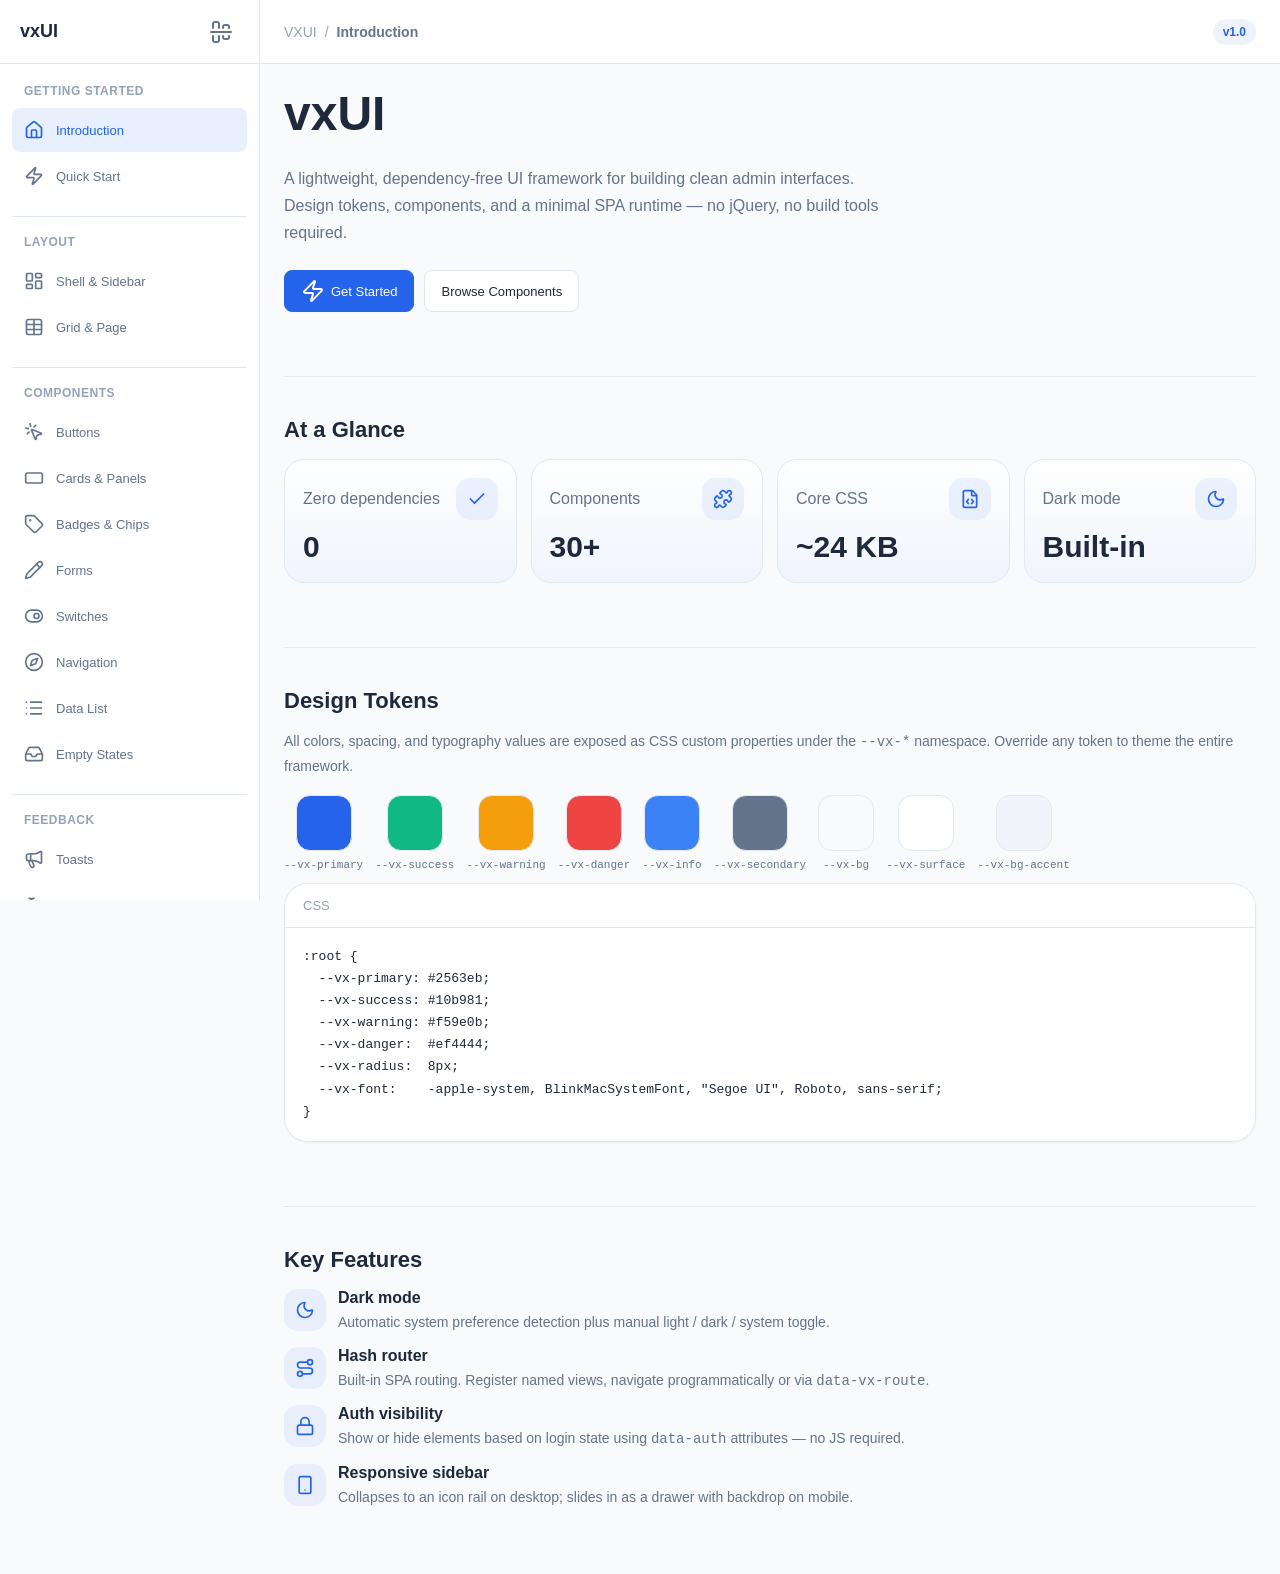
==== commit 76c545c0: "Refactor code structure for improved readability and maintainability" ====
--- a/index.html
+++ b/index.html
@@ -1,3 +1,8 @@
+<!--
+  vxUI Framework v0.0.1
+  Copyright (c) 2026 TMPLINK STUDIO
+  Released under the MIT License
+-->
 <!DOCTYPE html>
 <html lang="en">
 <head>
@@ -88,7 +93,7 @@
                     <span class="vx-sidebar-brand-text">vxUI</span>
                 </button>
                 <button class="vx-btn-icon" type="button" data-vx-sidebar-toggle style="margin-left:auto" title="Toggle sidebar">
-                    <iconpark-icon name="alignment-horizontal-center"></iconpark-icon>
+                    <i data-lucide="align-center-horizontal"></i>
                 </button>
             </div>
 
@@ -97,11 +102,11 @@
                 <div class="vx-nav-section">
                     <span class="vx-nav-title">Getting Started</span>
                     <button class="vx-nav-item" type="button" data-vx-route="introduction">
-                        <iconpark-icon name="house"></iconpark-icon>
+                        <i data-lucide="house"></i>
                         <span class="vx-nav-item-text">Introduction</span>
                     </button>
                     <button class="vx-nav-item" type="button" data-vx-route="quickstart">
-                        <iconpark-icon name="lightning"></iconpark-icon>
+                        <i data-lucide="zap"></i>
                         <span class="vx-nav-item-text">Quick Start</span>
                     </button>
                 </div>
@@ -112,11 +117,11 @@
                 <div class="vx-nav-section">
                     <span class="vx-nav-title">Layout</span>
                     <button class="vx-nav-item" type="button" data-vx-route="layout">
-                        <iconpark-icon name="layout-two"></iconpark-icon>
+                        <i data-lucide="layout-dashboard"></i>
                         <span class="vx-nav-item-text">Shell &amp; Sidebar</span>
                     </button>
                     <button class="vx-nav-item" type="button" data-vx-route="grid">
-                        <iconpark-icon name="table-report"></iconpark-icon>
+                        <i data-lucide="table"></i>
                         <span class="vx-nav-item-text">Grid &amp; Page</span>
                     </button>
                 </div>
@@ -127,35 +132,35 @@
                 <div class="vx-nav-section">
                     <span class="vx-nav-title">Components</span>
                     <button class="vx-nav-item" type="button" data-vx-route="buttons">
-                        <iconpark-icon name="hand-click"></iconpark-icon>
+                        <i data-lucide="mouse-pointer-click"></i>
                         <span class="vx-nav-item-text">Buttons</span>
                     </button>
                     <button class="vx-nav-item" type="button" data-vx-route="cards">
-                        <iconpark-icon name="rectangle-one"></iconpark-icon>
+                        <i data-lucide="rectangle-horizontal"></i>
                         <span class="vx-nav-item-text">Cards &amp; Panels</span>
                     </button>
                     <button class="vx-nav-item" type="button" data-vx-route="badges">
-                        <iconpark-icon name="tag-one"></iconpark-icon>
+                        <i data-lucide="tag"></i>
                         <span class="vx-nav-item-text">Badges &amp; Chips</span>
                     </button>
                     <button class="vx-nav-item" type="button" data-vx-route="forms">
-                        <iconpark-icon name="edit-two"></iconpark-icon>
+                        <i data-lucide="pencil"></i>
                         <span class="vx-nav-item-text">Forms</span>
                     </button>
                     <button class="vx-nav-item" type="button" data-vx-route="switches">
-                        <iconpark-icon name="toggle-right"></iconpark-icon>
+                        <i data-lucide="toggle-right"></i>
                         <span class="vx-nav-item-text">Switches</span>
                     </button>
                     <button class="vx-nav-item" type="button" data-vx-route="navigation">
-                        <iconpark-icon name="compass"></iconpark-icon>
+                        <i data-lucide="compass"></i>
                         <span class="vx-nav-item-text">Navigation</span>
                     </button>
                     <button class="vx-nav-item" type="button" data-vx-route="list">
-                        <iconpark-icon name="list"></iconpark-icon>
+                        <i data-lucide="list"></i>
                         <span class="vx-nav-item-text">Data List</span>
                     </button>
                     <button class="vx-nav-item" type="button" data-vx-route="empty">
-                        <iconpark-icon name="inbox"></iconpark-icon>
+                        <i data-lucide="inbox"></i>
                         <span class="vx-nav-item-text">Empty States</span>
                     </button>
                 </div>
@@ -166,15 +171,15 @@
                 <div class="vx-nav-section">
                     <span class="vx-nav-title">Feedback</span>
                     <button class="vx-nav-item" type="button" data-vx-route="toasts">
-                        <iconpark-icon name="announcement"></iconpark-icon>
+                        <i data-lucide="megaphone"></i>
                         <span class="vx-nav-item-text">Toasts</span>
                     </button>
                     <button class="vx-nav-item" type="button" data-vx-route="modals">
-                        <iconpark-icon name="expand-text-input"></iconpark-icon>
+                        <i data-lucide="text-cursor-input"></i>
                         <span class="vx-nav-item-text">Modals</span>
                     </button>
                     <button class="vx-nav-item" type="button" data-vx-route="dialogs">
-                        <iconpark-icon name="message-one"></iconpark-icon>
+                        <i data-lucide="message-square"></i>
                         <span class="vx-nav-item-text">Dialogs</span>
                     </button>
                 </div>
@@ -183,10 +188,11 @@
             <div class="vx-sidebar-bottom-menu">
                 <div class="vx-nav-section">
                     <button class="vx-nav-item" type="button" id="vx-theme-btn">
-                        <iconpark-icon name="sun-one" id="vx-theme-icon"></iconpark-icon>
+                        <i data-lucide="sun" id="vx-theme-icon"></i>
                         <span class="vx-nav-item-text" id="vx-theme-label">Light</span>
                     </button>
                 </div>
+                <div class="vx-sidebar-copyright">&copy; v0.0.1 &middot; TMPLINK STUDIO</div>
             </div>
         </aside>
 
@@ -194,7 +200,7 @@
             <header class="vx-header">
                 <div class="vx-header-left">
                     <button class="vx-btn-icon vx-portrait-sidebar-btn" type="button" data-vx-sidebar-toggle title="Menu">
-                        <iconpark-icon name="hamburger-button"></iconpark-icon>
+                        <i data-lucide="menu"></i>
                     </button>
                     <nav id="vx-breadcrumb" class="vx-breadcrumb" aria-label="breadcrumb"></nav>
                 </div>
@@ -212,7 +218,7 @@
 <!-- Framework nav mount (hidden — used internally by the runtime) -->
 <div id="vx-nav-managed" hidden></div>
 
-<script src="lib/iconpark.js"></script>
+<script src="lib/lucide.js"></script>
 <script src="js/vxui-framework.js"></script>
 <script src="js/vxui-components.js"></script>
 <script>
@@ -286,7 +292,7 @@
                     '</p>',
                     '<div style="display:flex;gap:10px;flex-wrap:wrap;margin-top:8px">',
                         '<button class="vx-btn vx-btn-primary" type="button" data-vx-route="quickstart">',
-                            '<iconpark-icon name="lightning"></iconpark-icon><span>Get Started</span>',
+                            '<i data-lucide="zap"></i><span>Get Started</span>',
                         '</button>',
                         '<button class="vx-btn vx-btn-secondary" type="button" data-vx-route="buttons">',
                             'Browse Components',
@@ -297,10 +303,10 @@
                 '<div class="vx-doc-section">',
                     '<h2 class="vx-doc-heading">At a Glance</h2>',
                     '<div class="vx-stat-grid">',
-                        '<div class="vx-stat"><div class="vx-stat-top"><span class="vx-stat-label">Zero dependencies</span><span class="vx-stat-icon"><iconpark-icon name="check-one"></iconpark-icon></span></div><div class="vx-stat-value">0</div></div>',
-                        '<div class="vx-stat"><div class="vx-stat-top"><span class="vx-stat-label">Components</span><span class="vx-stat-icon"><iconpark-icon name="puzzle"></iconpark-icon></span></div><div class="vx-stat-value">30+</div></div>',
-                        '<div class="vx-stat"><div class="vx-stat-top"><span class="vx-stat-label">Core CSS</span><span class="vx-stat-icon"><iconpark-icon name="file-code"></iconpark-icon></span></div><div class="vx-stat-value">~24 KB</div></div>',
-                        '<div class="vx-stat"><div class="vx-stat-top"><span class="vx-stat-label">Dark mode</span><span class="vx-stat-icon"><iconpark-icon name="moon"></iconpark-icon></span></div><div class="vx-stat-value">Built-in</div></div>',
+                        '<div class="vx-stat"><div class="vx-stat-top"><span class="vx-stat-label">Zero dependencies</span><span class="vx-stat-icon"><i data-lucide="check"></i></span></div><div class="vx-stat-value">0</div></div>',
+                        '<div class="vx-stat"><div class="vx-stat-top"><span class="vx-stat-label">Components</span><span class="vx-stat-icon"><i data-lucide="puzzle"></i></span></div><div class="vx-stat-value">30+</div></div>',
+                        '<div class="vx-stat"><div class="vx-stat-top"><span class="vx-stat-label">Core CSS</span><span class="vx-stat-icon"><i data-lucide="file-code"></i></span></div><div class="vx-stat-value">~24 KB</div></div>',
+                        '<div class="vx-stat"><div class="vx-stat-top"><span class="vx-stat-label">Dark mode</span><span class="vx-stat-icon"><i data-lucide="moon"></i></span></div><div class="vx-stat-value">Built-in</div></div>',
                     '</div>',
                 '</div>',
 
@@ -320,10 +326,10 @@
                 '<div class="vx-doc-section">',
                     '<h2 class="vx-doc-heading">Key Features</h2>',
                     '<div class="vx-feature-list">',
-                        '<div class="vx-feature"><span class="vx-stat-icon"><iconpark-icon name="moon"></iconpark-icon></span><div><strong>Dark mode</strong><p class="vx-doc-desc" style="margin:4px 0 0">Automatic system preference detection plus manual light / dark / system toggle.</p></div></div>',
-                        '<div class="vx-feature"><span class="vx-stat-icon"><iconpark-icon name="route"></iconpark-icon></span><div><strong>Hash router</strong><p class="vx-doc-desc" style="margin:4px 0 0">Built-in SPA routing. Register named views, navigate programmatically or via <code class="vx-mono">data-vx-route</code>.</p></div></div>',
-                        '<div class="vx-feature"><span class="vx-stat-icon"><iconpark-icon name="lock"></iconpark-icon></span><div><strong>Auth visibility</strong><p class="vx-doc-desc" style="margin:4px 0 0">Show or hide elements based on login state using <code class="vx-mono">data-auth</code> attributes — no JS required.</p></div></div>',
-                        '<div class="vx-feature"><span class="vx-stat-icon"><iconpark-icon name="mobile"></iconpark-icon></span><div><strong>Responsive sidebar</strong><p class="vx-doc-desc" style="margin:4px 0 0">Collapses to an icon rail on desktop; slides in as a drawer with backdrop on mobile.</p></div></div>',
+                        '<div class="vx-feature"><span class="vx-stat-icon"><i data-lucide="moon"></i></span><div><strong>Dark mode</strong><p class="vx-doc-desc" style="margin:4px 0 0">Automatic system preference detection plus manual light / dark / system toggle.</p></div></div>',
+                        '<div class="vx-feature"><span class="vx-stat-icon"><i data-lucide="route"></i></span><div><strong>Hash router</strong><p class="vx-doc-desc" style="margin:4px 0 0">Built-in SPA routing. Register named views, navigate programmatically or via <code class="vx-mono">data-vx-route</code>.</p></div></div>',
+                        '<div class="vx-feature"><span class="vx-stat-icon"><i data-lucide="lock"></i></span><div><strong>Auth visibility</strong><p class="vx-doc-desc" style="margin:4px 0 0">Show or hide elements based on login state using <code class="vx-mono">data-auth</code> attributes — no JS required.</p></div></div>',
+                        '<div class="vx-feature"><span class="vx-stat-icon"><i data-lucide="smartphone"></i></span><div><strong>Responsive sidebar</strong><p class="vx-doc-desc" style="margin:4px 0 0">Collapses to an icon rail on desktop; slides in as a drawer with backdrop on mobile.</p></div></div>',
                     '</div>',
                 '</div>',
 
@@ -479,7 +485,7 @@
                     '<div class="vx-demo-area is-block" style="padding:0;overflow:hidden">',
                         '<header class="vx-header" style="position:relative;border-radius:16px 16px 0 0">',
                             '<div class="vx-header-left">',
-                                '<button class="vx-btn-icon" type="button" title="Menu"><iconpark-icon name="hamburger-button"></iconpark-icon></button>',
+                                '<button class="vx-btn-icon" type="button" title="Menu"><i data-lucide="menu"></i></button>',
                                 '<nav class="vx-breadcrumb">',
                                     '<span class="vx-breadcrumb-item">vxUI</span>',
                                     '<span class="vx-breadcrumb-separator">/</span>',
@@ -487,7 +493,7 @@
                                 '</nav>',
                             '</div>',
                             '<div class="vx-header-right">',
-                                '<span class="vx-auth-pill"><iconpark-icon name="user"></iconpark-icon> Admin</span>',
+                                '<span class="vx-auth-pill"><i data-lucide="user"></i> Admin</span>',
                                 '<button class="vx-btn vx-btn-secondary vx-btn-sm" type="button">Settings</button>',
                             '</div>',
                         '</header>',
@@ -523,10 +529,10 @@
                     '<code class="vx-mono">.vx-stat-grid</code> — auto-fit columns, minimum 180 px each. Used for KPI dashboards.',
                     '<div class="vx-stat-grid" style="width:100%">' +
                         ['Storage', 'Files', 'Members'].map(function (l, i) {
-                            return '<div class="vx-stat"><div class="vx-stat-top"><span class="vx-stat-label">' + esc(l) + '</span><span class="vx-stat-icon"><iconpark-icon name="folder"></iconpark-icon></span></div><div class="vx-stat-value">' + ['12 GB', '4.2k', '8'][i] + '</div></div>';
+                            return '<div class="vx-stat"><div class="vx-stat-top"><span class="vx-stat-label">' + esc(l) + '</span><span class="vx-stat-icon"><i data-lucide="folder"></i></span></div><div class="vx-stat-value">' + ['12 GB', '4.2k', '8'][i] + '</div></div>';
                         }).join('') +
                     '</div>',
-                    '&lt;div class="vx-stat-grid"&gt;\n  &lt;div class="vx-stat"&gt;\n    &lt;div class="vx-stat-top"&gt;\n      &lt;span class="vx-stat-label"&gt;Storage&lt;/span&gt;\n      &lt;span class="vx-stat-icon"&gt;&lt;iconpark-icon name="folder"&gt;&lt;/iconpark-icon&gt;&lt;/span&gt;\n    &lt;/div&gt;\n    &lt;div class="vx-stat-value"&gt;12 GB&lt;/div&gt;\n  &lt;/div&gt;\n&lt;/div&gt;'
+                    '&lt;div class="vx-stat-grid"&gt;\n  &lt;div class="vx-stat"&gt;\n    &lt;div class="vx-stat-top"&gt;\n      &lt;span class="vx-stat-label"&gt;Storage&lt;/span&gt;\n      &lt;span class="vx-stat-icon"&gt;&lt;i data-lucide="folder"&gt;&lt;/i&gt;&lt;/span&gt;\n    &lt;/div&gt;\n    &lt;div class="vx-stat-value"&gt;12 GB&lt;/div&gt;\n  &lt;/div&gt;\n&lt;/div&gt;'
                 ),
 
                 blockSection('Card grid',
@@ -570,24 +576,24 @@
                 ),
 
                 section('With icons',
-                    'Pair any <code class="vx-mono">&lt;iconpark-icon&gt;</code> with a <code class="vx-mono">&lt;span&gt;</code> label inside the button.',
+                    'Pair any <code class="vx-mono">&lt;i data-lucide&gt;</code> with a <code class="vx-mono">&lt;span&gt;</code> label inside the button.',
                     [
-                        '<button class="vx-btn vx-btn-primary" type="button"><iconpark-icon name="upload-one"></iconpark-icon><span>Upload</span></button>',
-                        '<button class="vx-btn vx-btn-secondary" type="button"><iconpark-icon name="download"></iconpark-icon><span>Download</span></button>',
-                        '<button class="vx-btn vx-btn-ghost" type="button"><iconpark-icon name="share"></iconpark-icon><span>Share</span></button>',
+                        '<button class="vx-btn vx-btn-primary" type="button"><i data-lucide="upload"></i><span>Upload</span></button>',
+                        '<button class="vx-btn vx-btn-secondary" type="button"><i data-lucide="download"></i><span>Download</span></button>',
+                        '<button class="vx-btn vx-btn-ghost" type="button"><i data-lucide="share-2"></i><span>Share</span></button>',
                     ].join(''),
-                    '&lt;button class="vx-btn vx-btn-primary"&gt;\n  &lt;iconpark-icon name="upload-one"&gt;&lt;/iconpark-icon&gt;\n  &lt;span&gt;Upload&lt;/span&gt;\n&lt;/button&gt;'
+                    '&lt;button class="vx-btn vx-btn-primary"&gt;\n  &lt;i data-lucide="upload"&gt;&lt;/i&gt;\n  &lt;span&gt;Upload&lt;/span&gt;\n&lt;/button&gt;'
                 ),
 
                 section('Icon-only buttons',
                     '<code class="vx-mono">.vx-btn-icon</code> — square, no border, for toolbars and header actions.',
                     [
-                        '<button class="vx-btn-icon" type="button" title="Search"><iconpark-icon name="search"></iconpark-icon></button>',
-                        '<button class="vx-btn-icon" type="button" title="Settings"><iconpark-icon name="setting"></iconpark-icon></button>',
-                        '<button class="vx-btn-icon" type="button" title="More"><iconpark-icon name="more"></iconpark-icon></button>',
-                        '<button class="vx-btn-icon" type="button" title="Delete"><iconpark-icon name="delete"></iconpark-icon></button>',
+                        '<button class="vx-btn-icon" type="button" title="Search"><i data-lucide="search"></i></button>',
+                        '<button class="vx-btn-icon" type="button" title="Settings"><i data-lucide="settings"></i></button>',
+                        '<button class="vx-btn-icon" type="button" title="More"><i data-lucide="more-horizontal"></i></button>',
+                        '<button class="vx-btn-icon" type="button" title="Delete"><i data-lucide="trash-2"></i></button>',
                     ].join(''),
-                    '&lt;button class="vx-btn-icon" title="Search"&gt;\n  &lt;iconpark-icon name="search"&gt;&lt;/iconpark-icon&gt;\n&lt;/button&gt;'
+                    '&lt;button class="vx-btn-icon" title="Search"&gt;\n  &lt;i data-lucide="search"&gt;&lt;/i&gt;\n&lt;/button&gt;'
                 ),
 
                 section('Disabled state',
@@ -627,7 +633,7 @@
 
                 blockSection('Hero',
                     '<code class="vx-mono">.vx-hero</code> — two-column feature panel. Left column for copy, right for visual or stats.',
-                    '<div class="vx-hero" style="width:100%"><div><p class="vx-eyebrow">Product</p><h2 class="vx-hero-title" style="font-size:28px">Hero Headline</h2><p class="vx-hero-copy">A longer introductory paragraph that describes the feature or product being highlighted.</p><div class="vx-hero-actions"><button class="vx-btn vx-btn-primary" type="button">Get Started</button><button class="vx-btn vx-btn-secondary" type="button">Learn More</button></div></div><div class="vx-stat-grid" style="align-self:center"><div class="vx-stat"><div class="vx-stat-top"><span class="vx-stat-label">Metric</span><span class="vx-stat-icon"><iconpark-icon name="chart"></iconpark-icon></span></div><div class="vx-stat-value">99.9%</div></div></div></div>',
+                    '<div class="vx-hero" style="width:100%"><div><p class="vx-eyebrow">Product</p><h2 class="vx-hero-title" style="font-size:28px">Hero Headline</h2><p class="vx-hero-copy">A longer introductory paragraph that describes the feature or product being highlighted.</p><div class="vx-hero-actions"><button class="vx-btn vx-btn-primary" type="button">Get Started</button><button class="vx-btn vx-btn-secondary" type="button">Learn More</button></div></div><div class="vx-stat-grid" style="align-self:center"><div class="vx-stat"><div class="vx-stat-top"><span class="vx-stat-label">Metric</span><span class="vx-stat-icon"><i data-lucide="bar-chart-2"></i></span></div><div class="vx-stat-value">99.9%</div></div></div></div>',
                     '&lt;div class="vx-hero"&gt;\n  &lt;div&gt;\n    &lt;p class="vx-eyebrow"&gt;Label&lt;/p&gt;\n    &lt;h2 class="vx-hero-title"&gt;Headline&lt;/h2&gt;\n    &lt;p class="vx-hero-copy"&gt;Description&lt;/p&gt;\n    &lt;div class="vx-hero-actions"&gt;...buttons...&lt;/div&gt;\n  &lt;/div&gt;\n  &lt;div&gt; &lt;!-- visual / stats --&gt; &lt;/div&gt;\n&lt;/div&gt;'
                 ),
 
@@ -669,15 +675,15 @@
 
                 section('Chip row',
                     '<code class="vx-mono">.vx-chip-row</code> — a grid wrapper that auto-fits chips.',
-                    '<div class="vx-chip-row" style="width:100%"><button class="vx-btn-chip is-active" type="button"><iconpark-icon name="photo"></iconpark-icon> Photos</button><button class="vx-btn-chip" type="button"><iconpark-icon name="file-text"></iconpark-icon> Docs</button><button class="vx-btn-chip" type="button"><iconpark-icon name="video-one"></iconpark-icon> Video</button><button class="vx-btn-chip" type="button"><iconpark-icon name="music-one"></iconpark-icon> Audio</button></div>',
+                    '<div class="vx-chip-row" style="width:100%"><button class="vx-btn-chip is-active" type="button"><i data-lucide="image"></i> Photos</button><button class="vx-btn-chip" type="button"><i data-lucide="file-text"></i> Docs</button><button class="vx-btn-chip" type="button"><i data-lucide="video"></i> Video</button><button class="vx-btn-chip" type="button"><i data-lucide="music"></i> Audio</button></div>',
                     '&lt;div class="vx-chip-row"&gt;\n  &lt;button class="vx-btn-chip is-active"&gt;Photos&lt;/button&gt;\n  &lt;button class="vx-btn-chip"&gt;Docs&lt;/button&gt;\n&lt;/div&gt;'
                 ),
 
                 section('Auth pill',
                     '<code class="vx-mono">.vx-auth-pill</code> — used in the header to show the current user. Add <code class="vx-mono">.is-guest</code> for unauthenticated state.',
                     [
-                        '<span class="vx-auth-pill"><iconpark-icon name="user"></iconpark-icon> Signed in as Admin</span>',
-                        '<span class="vx-auth-pill is-guest"><iconpark-icon name="eyes"></iconpark-icon> Guest mode</span>',
+                        '<span class="vx-auth-pill"><i data-lucide="user"></i> Signed in as Admin</span>',
+                        '<span class="vx-auth-pill is-guest"><i data-lucide="eye"></i> Guest mode</span>',
                     ].join(''),
                     '&lt;span class="vx-auth-pill"&gt;Signed in as Admin&lt;/span&gt;\n&lt;span class="vx-auth-pill is-guest"&gt;Guest mode&lt;/span&gt;'
                 ),
@@ -739,7 +745,7 @@
 
                 blockSection('Selection bar',
                     '<code class="vx-mono">.vx-selection-bar</code> — appears when rows are checked in a data list. Shows selected count and bulk actions.',
-                    '<div class="vx-selection-bar" style="display:flex;max-width:600px;width:100%"><div class="vx-inline-actions"><strong>3</strong><span class="vx-muted">selected</span></div><div class="vx-inline-actions"><button class="vx-btn vx-btn-ghost vx-btn-sm" type="button"><iconpark-icon name="download"></iconpark-icon><span>Download</span></button><button class="vx-btn vx-btn-ghost vx-btn-sm" type="button"><iconpark-icon name="share"></iconpark-icon><span>Share</span></button><button class="vx-btn vx-btn-ghost vx-btn-sm" type="button" style="color:var(--vx-danger)"><iconpark-icon name="delete"></iconpark-icon><span>Delete</span></button></div></div>',
+                    '<div class="vx-selection-bar" style="display:flex;max-width:600px;width:100%"><div class="vx-inline-actions"><strong>3</strong><span class="vx-muted">selected</span></div><div class="vx-inline-actions"><button class="vx-btn vx-btn-ghost vx-btn-sm" type="button"><i data-lucide="download"></i><span>Download</span></button><button class="vx-btn vx-btn-ghost vx-btn-sm" type="button"><i data-lucide="share-2"></i><span>Share</span></button><button class="vx-btn vx-btn-ghost vx-btn-sm" type="button" style="color:var(--vx-danger)"><i data-lucide="trash-2"></i><span>Delete</span></button></div></div>',
                     '&lt;div class="vx-selection-bar"&gt;\n  &lt;div class="vx-inline-actions"&gt;\n    &lt;strong&gt;3&lt;/strong&gt;&lt;span class="vx-muted"&gt;selected&lt;/span&gt;\n  &lt;/div&gt;\n  &lt;div class="vx-inline-actions"&gt;\n    &lt;button class="vx-btn vx-btn-ghost vx-btn-sm"&gt;Download&lt;/button&gt;\n  &lt;/div&gt;\n&lt;/div&gt;'
                 ),
 
@@ -754,13 +760,13 @@
                 section('Nav items',
                     '<code class="vx-mono">.vx-nav-item</code> — sidebar navigation buttons. Active state uses <code class="vx-mono">.is-active</code>.',
                     '<div style="display:flex;flex-direction:column;gap:2px;width:220px">' +
-                        '<button class="vx-nav-item is-active" type="button"><iconpark-icon name="house"></iconpark-icon><span class="vx-nav-item-text">Dashboard</span></button>' +
-                        '<button class="vx-nav-item" type="button"><iconpark-icon name="folder"></iconpark-icon><span class="vx-nav-item-text">Files</span></button>' +
-                        '<button class="vx-nav-item" type="button"><iconpark-icon name="user"></iconpark-icon><span class="vx-nav-item-text">Users</span></button>' +
+                        '<button class="vx-nav-item is-active" type="button"><i data-lucide="house"></i><span class="vx-nav-item-text">Dashboard</span></button>' +
+                        '<button class="vx-nav-item" type="button"><i data-lucide="folder"></i><span class="vx-nav-item-text">Files</span></button>' +
+                        '<button class="vx-nav-item" type="button"><i data-lucide="user"></i><span class="vx-nav-item-text">Users</span></button>' +
                         '<div class="vx-nav-divider"></div>' +
-                        '<button class="vx-nav-item" type="button"><iconpark-icon name="setting"></iconpark-icon><span class="vx-nav-item-text">Settings</span></button>' +
-                    '</div>',
-                    '&lt;button class="vx-nav-item is-active" data-vx-route="view-name"&gt;\n  &lt;iconpark-icon name="house"&gt;&lt;/iconpark-icon&gt;\n  &lt;span class="vx-nav-item-text"&gt;Dashboard&lt;/span&gt;\n&lt;/button&gt;'
+                        '<button class="vx-nav-item" type="button"><i data-lucide="settings"></i><span class="vx-nav-item-text">Settings</span></button>' +
+                    '</div>',
+                    '&lt;button class="vx-nav-item is-active" data-vx-route="view-name"&gt;\n  &lt;i data-lucide="house"&gt;&lt;/i&gt;\n  &lt;span class="vx-nav-item-text"&gt;Dashboard&lt;/span&gt;\n&lt;/button&gt;'
                 ),
 
                 section('Nav section with title',
@@ -768,13 +774,13 @@
                     '<div style="display:flex;flex-direction:column;width:220px">' +
                         '<div class="vx-nav-section">' +
                             '<span class="vx-nav-title">Workspace</span>' +
-                            '<button class="vx-nav-item" type="button"><iconpark-icon name="folder"></iconpark-icon><span class="vx-nav-item-text">Files</span></button>' +
-                            '<button class="vx-nav-item" type="button"><iconpark-icon name="share"></iconpark-icon><span class="vx-nav-item-text">Shared</span></button>' +
+                            '<button class="vx-nav-item" type="button"><i data-lucide="folder"></i><span class="vx-nav-item-text">Files</span></button>' +
+                            '<button class="vx-nav-item" type="button"><i data-lucide="share-2"></i><span class="vx-nav-item-text">Shared</span></button>' +
                         '</div>' +
                         '<div class="vx-nav-divider"></div>' +
                         '<div class="vx-nav-section">' +
                             '<span class="vx-nav-title">Account</span>' +
-                            '<button class="vx-nav-item" type="button"><iconpark-icon name="user"></iconpark-icon><span class="vx-nav-item-text">Profile</span></button>' +
+                            '<button class="vx-nav-item" type="button"><i data-lucide="user"></i><span class="vx-nav-item-text">Profile</span></button>' +
                         '</div>' +
                     '</div>',
                     '&lt;div class="vx-nav-section"&gt;\n  &lt;span class="vx-nav-title"&gt;Workspace&lt;/span&gt;\n  &lt;button class="vx-nav-item"&gt;...&lt;/button&gt;\n&lt;/div&gt;'
@@ -819,15 +825,15 @@
             return [
                 '<div class="vx-list-row">',
                     '<div class="vx-list-col vx-list-col-name">',
-                        '<div class="vx-list-icon"><iconpark-icon name="' + esc(icons[row.type]) + '"></iconpark-icon></div>',
+                        '<div class="vx-list-icon"><i data-lucide="' + esc(icons[row.type]) + '"></i></div>',
                         '<div class="vx-list-filename"><a href="#">' + esc(row.name) + '</a></div>',
                     '</div>',
                     '<div class="vx-list-col vx-list-col-size">' + esc(row.size) + '</div>',
                     '<div class="vx-list-col vx-list-col-date">' + esc(row.date) + '</div>',
                     '<div class="vx-list-col vx-list-col-actions">',
                         '<div class="vx-list-actions">',
-                            '<button class="vx-list-action-btn" type="button" title="Download"><iconpark-icon name="download"></iconpark-icon></button>',
-                            '<button class="vx-list-action-btn vx-action-danger" type="button" title="Delete"><iconpark-icon name="delete"></iconpark-icon></button>',
+                            '<button class="vx-list-action-btn" type="button" title="Download"><i data-lucide="download"></i></button>',
+                            '<button class="vx-list-action-btn vx-action-danger" type="button" title="Delete"><i data-lucide="trash-2"></i></button>',
                         '</div>',
                     '</div>',
                 '</div>'
@@ -867,8 +873,8 @@
 
                 blockSection('Empty state',
                     '<code class="vx-mono">.vx-empty</code> — shown when a list or section has no content yet.',
-                    '<div class="vx-empty" style="max-width:400px;width:100%"><span class="vx-empty-icon"><iconpark-icon name="inbox"></iconpark-icon></span><div><strong style="font-size:16px">No files yet</strong><p class="vx-empty-copy" style="margin:6px 0 0">Upload your first file to get started.</p></div><button class="vx-btn vx-btn-primary" type="button"><iconpark-icon name="upload-one"></iconpark-icon><span>Upload</span></button></div>',
-                    '&lt;div class="vx-empty"&gt;\n  &lt;span class="vx-empty-icon"&gt;&lt;iconpark-icon name="inbox"&gt;&lt;/iconpark-icon&gt;&lt;/span&gt;\n  &lt;div&gt;\n    &lt;strong&gt;No files yet&lt;/strong&gt;\n    &lt;p class="vx-empty-copy"&gt;Upload your first file.&lt;/p&gt;\n  &lt;/div&gt;\n  &lt;button class="vx-btn vx-btn-primary"&gt;Upload&lt;/button&gt;\n&lt;/div&gt;'
+                    '<div class="vx-empty" style="max-width:400px;width:100%"><span class="vx-empty-icon"><i data-lucide="inbox"></i></span><div><strong style="font-size:16px">No files yet</strong><p class="vx-empty-copy" style="margin:6px 0 0">Upload your first file to get started.</p></div><button class="vx-btn vx-btn-primary" type="button"><i data-lucide="upload"></i><span>Upload</span></button></div>',
+                    '&lt;div class="vx-empty"&gt;\n  &lt;span class="vx-empty-icon"&gt;&lt;i data-lucide="inbox"&gt;&lt;/i&gt;&lt;/span&gt;\n  &lt;div&gt;\n    &lt;strong&gt;No files yet&lt;/strong&gt;\n    &lt;p class="vx-empty-copy"&gt;Upload your first file.&lt;/p&gt;\n  &lt;/div&gt;\n  &lt;button class="vx-btn vx-btn-primary"&gt;Upload&lt;/button&gt;\n&lt;/div&gt;'
                 ),
 
                 blockSection('Skeleton loading',
@@ -889,16 +895,16 @@
                     '<p class="vx-doc-desc">Non-blocking notifications that appear in the top-right corner and dismiss automatically after 4 seconds. Triggered via the framework instance.</p>',
                     '<div class="vx-demo-area">',
                         '<button class="vx-btn vx-btn-secondary" type="button" id="toast-success">',
-                            '<iconpark-icon name="check-one"></iconpark-icon><span>Success</span>',
+                            '<i data-lucide="check"></i><span>Success</span>',
                         '</button>',
                         '<button class="vx-btn vx-btn-secondary" type="button" id="toast-warning">',
-                            '<iconpark-icon name="attention"></iconpark-icon><span>Warning</span>',
+                            '<i data-lucide="alert-triangle"></i><span>Warning</span>',
                         '</button>',
                         '<button class="vx-btn vx-btn-secondary" type="button" id="toast-error">',
-                            '<iconpark-icon name="close-one"></iconpark-icon><span>Error</span>',
+                            '<i data-lucide="x-circle"></i><span>Error</span>',
                         '</button>',
                         '<button class="vx-btn vx-btn-secondary" type="button" id="toast-info">',
-                            '<iconpark-icon name="info"></iconpark-icon><span>Info</span>',
+                            '<i data-lucide="info"></i><span>Info</span>',
                         '</button>',
                     '</div>',
                     '<div class="vx-code-block">',
@@ -986,16 +992,24 @@
 
     app.init().then(function () {
 
+        lucide.createIcons();
+
         /* Theme toggle */
         var themeBtn   = document.getElementById('vx-theme-btn');
-        var themeIcon  = document.getElementById('vx-theme-icon');
         var themeLabel = document.getElementById('vx-theme-label');
 
         function syncThemeUI() {
             var mode = app.getThemeMode();
-            var map = { light: ['sun-one', 'Light'], dark: ['moon', 'Dark'], system: ['computer', 'System'] };
+            var map = { light: ['sun', 'Light'], dark: ['moon', 'Dark'], system: ['monitor', 'System'] };
             var info = map[mode] || map.system;
-            if (themeIcon)  themeIcon.setAttribute('name', info[0]);
+            var iconEl = document.getElementById('vx-theme-icon');
+            if (iconEl) {
+                var newI = document.createElement('i');
+                newI.setAttribute('data-lucide', info[0]);
+                newI.id = 'vx-theme-icon';
+                iconEl.parentNode.replaceChild(newI, iconEl);
+                lucide.createIcons();
+            }
             if (themeLabel) themeLabel.textContent = info[1];
         }
 
--- a/css/vxui-framework.css
+++ b/css/vxui-framework.css
@@ -1,3 +1,8 @@
+/*!
+ * vxUI Framework v0.0.1
+ * Copyright (c) 2026 TMPLINK STUDIO
+ * Released under the MIT License
+ */
 :root {
     --vx-primary: #2563eb;
     --vx-primary-strong: #1d4ed8;
@@ -365,13 +370,13 @@
     box-shadow: 0 0 0 2px var(--vx-primary-light);
 }
 
-.vx-nav-item iconpark-icon,
-.vx-mobile-btn iconpark-icon,
-.vx-icon-button iconpark-icon,
-.vx-stat-icon iconpark-icon,
-.vx-feature-icon iconpark-icon,
-.vx-empty-icon iconpark-icon,
-.vx-mob-topbar-btn iconpark-icon {
+.vx-nav-item svg,
+.vx-mobile-btn svg,
+.vx-icon-button svg,
+.vx-stat-icon svg,
+.vx-feature-icon svg,
+.vx-empty-icon svg,
+.vx-mob-topbar-btn svg {
     font-size: 18px;
     width: 20px;
     flex-shrink: 0;
@@ -407,7 +412,8 @@
 .vx-layout.sidebar-collapsed .vx-sidebar-brand-text,
 .vx-layout.sidebar-collapsed .vx-nav-title,
 .vx-layout.sidebar-collapsed .vx-nav-item-text,
-.vx-layout.sidebar-collapsed .vx-lang-arrow {
+.vx-layout.sidebar-collapsed .vx-lang-arrow,
+.vx-layout.sidebar-collapsed .vx-sidebar-copyright {
     display: none;
 }
 
@@ -514,7 +520,7 @@
     color: var(--vx-text);
 }
 
-.vx-page-title iconpark-icon {
+.vx-page-title svg {
     font-size: 22px;
     flex-shrink: 0;
 }
@@ -553,7 +559,7 @@
     transform: scale(0.92);
 }
 
-.vx-btn-icon iconpark-icon {
+.vx-btn-icon svg {
     font-size: 18px;
 }
 
@@ -701,7 +707,7 @@
     flex-shrink: 0;
 }
 
-.vx-list-icon iconpark-icon {
+.vx-list-icon svg {
     font-size: 24px;
     color: var(--vx-primary) !important;
 }
@@ -744,7 +750,7 @@
     transition: all 0.15s ease;
 }
 
-.vx-list-action-btn iconpark-icon {
+.vx-list-action-btn svg {
     font-size: 18px;
 }
 
@@ -1081,7 +1087,7 @@
     cursor: not-allowed;
 }
 
-.vx-btn iconpark-icon {
+.vx-btn svg {
     font-size: 16px;
 }
 
@@ -1570,8 +1576,20 @@
     font-size: var(--vx-text-sm);
 }
 
-.vx-sidebar-meta iconpark-icon {
+.vx-sidebar-meta svg {
     color: var(--vx-primary);
+}
+
+.vx-sidebar-copyright {
+    padding: 10px 16px;
+    border-top: 1px solid var(--vx-border);
+    font-size: var(--vx-text-xs);
+    color: var(--vx-text-muted);
+    opacity: 0.7;
+    letter-spacing: 0.02em;
+    white-space: nowrap;
+    overflow: hidden;
+    text-overflow: ellipsis;
 }
 
 .vx-sidebar-actions {
@@ -1603,7 +1621,7 @@
     color: var(--vx-primary);
 }
 
-.vx-sidebar-action-btn iconpark-icon {
+.vx-sidebar-action-btn svg {
     font-size: 18px;
 }
 
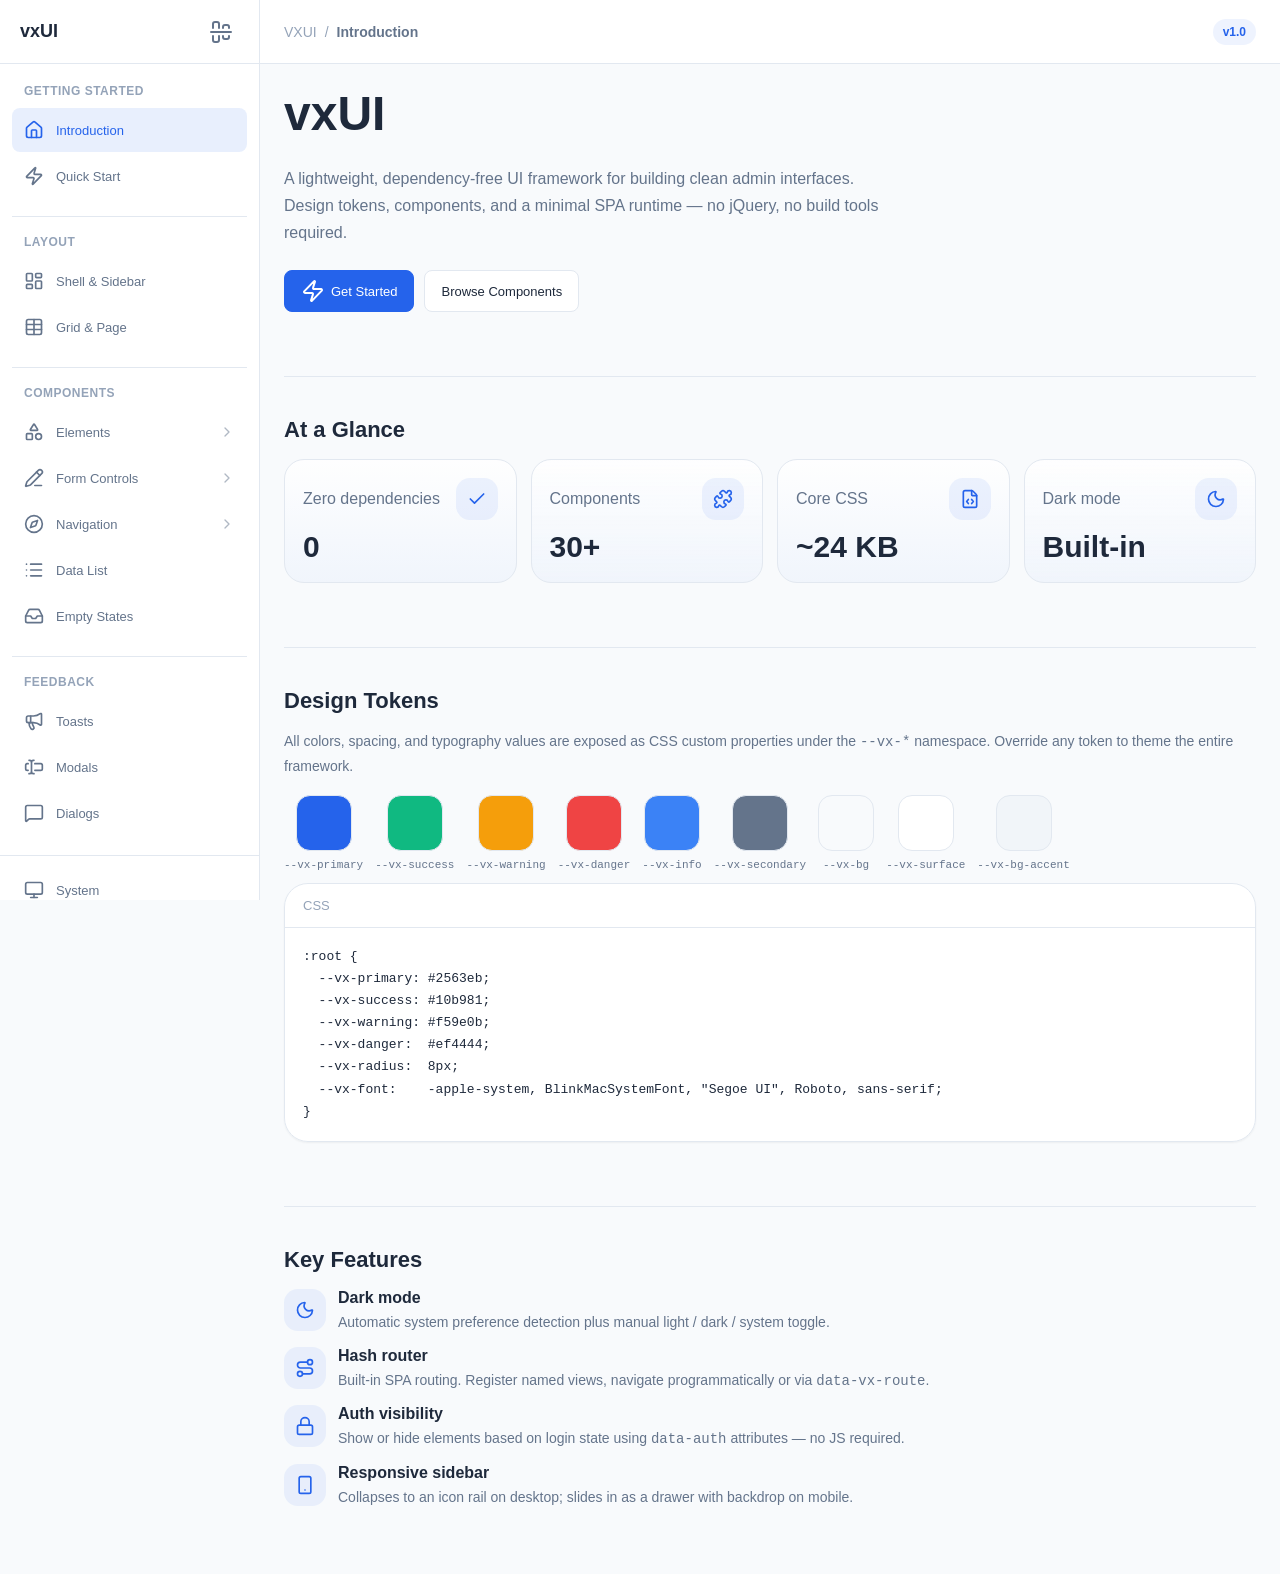
==== commit 7997e0cb: "添加子菜单功能，优化导航组件的交互体验" ====
--- a/index.html
+++ b/index.html
@@ -128,33 +128,77 @@
 
                 <div class="vx-nav-divider"></div>
 
-                <!-- Components -->
+                <!-- Components — submenu groups -->
                 <div class="vx-nav-section">
                     <span class="vx-nav-title">Components</span>
-                    <button class="vx-nav-item" type="button" data-vx-route="buttons">
-                        <i data-lucide="mouse-pointer-click"></i>
-                        <span class="vx-nav-item-text">Buttons</span>
-                    </button>
-                    <button class="vx-nav-item" type="button" data-vx-route="cards">
-                        <i data-lucide="rectangle-horizontal"></i>
-                        <span class="vx-nav-item-text">Cards &amp; Panels</span>
-                    </button>
-                    <button class="vx-nav-item" type="button" data-vx-route="badges">
-                        <i data-lucide="tag"></i>
-                        <span class="vx-nav-item-text">Badges &amp; Chips</span>
-                    </button>
-                    <button class="vx-nav-item" type="button" data-vx-route="forms">
-                        <i data-lucide="pencil"></i>
-                        <span class="vx-nav-item-text">Forms</span>
-                    </button>
-                    <button class="vx-nav-item" type="button" data-vx-route="switches">
-                        <i data-lucide="toggle-right"></i>
-                        <span class="vx-nav-item-text">Switches</span>
-                    </button>
-                    <button class="vx-nav-item" type="button" data-vx-route="navigation">
-                        <i data-lucide="compass"></i>
-                        <span class="vx-nav-item-text">Navigation</span>
-                    </button>
+
+                    <!-- Elements group -->
+                    <div class="vx-nav-group" data-vx-group="comp-elements">
+                        <button class="vx-nav-item vx-nav-group-toggle" type="button" data-vx-submenu="comp-elements">
+                            <i data-lucide="shapes"></i>
+                            <span class="vx-nav-item-text">Elements</span>
+                            <i data-lucide="chevron-right" class="vx-nav-chevron"></i>
+                        </button>
+                        <div class="vx-nav-submenu" id="comp-elements">
+                            <div class="vx-nav-submenu-inner">
+                                <button class="vx-nav-item vx-nav-subitem" type="button" data-vx-route="buttons">
+                                    <i data-lucide="mouse-pointer-click"></i>
+                                    <span class="vx-nav-item-text">Buttons</span>
+                                </button>
+                                <button class="vx-nav-item vx-nav-subitem" type="button" data-vx-route="cards">
+                                    <i data-lucide="rectangle-horizontal"></i>
+                                    <span class="vx-nav-item-text">Cards &amp; Panels</span>
+                                </button>
+                                <button class="vx-nav-item vx-nav-subitem" type="button" data-vx-route="badges">
+                                    <i data-lucide="tag"></i>
+                                    <span class="vx-nav-item-text">Badges &amp; Chips</span>
+                                </button>
+                            </div>
+                        </div>
+                    </div>
+
+                    <!-- Form Controls group -->
+                    <div class="vx-nav-group" data-vx-group="comp-forms">
+                        <button class="vx-nav-item vx-nav-group-toggle" type="button" data-vx-submenu="comp-forms">
+                            <i data-lucide="pencil-line"></i>
+                            <span class="vx-nav-item-text">Form Controls</span>
+                            <i data-lucide="chevron-right" class="vx-nav-chevron"></i>
+                        </button>
+                        <div class="vx-nav-submenu" id="comp-forms">
+                            <div class="vx-nav-submenu-inner">
+                                <button class="vx-nav-item vx-nav-subitem" type="button" data-vx-route="forms">
+                                    <i data-lucide="pencil"></i>
+                                    <span class="vx-nav-item-text">Forms</span>
+                                </button>
+                                <button class="vx-nav-item vx-nav-subitem" type="button" data-vx-route="switches">
+                                    <i data-lucide="toggle-right"></i>
+                                    <span class="vx-nav-item-text">Switches</span>
+                                </button>
+                            </div>
+                        </div>
+                    </div>
+
+                    <!-- Navigation group -->
+                    <div class="vx-nav-group" data-vx-group="comp-nav">
+                        <button class="vx-nav-item vx-nav-group-toggle" type="button" data-vx-submenu="comp-nav">
+                            <i data-lucide="compass"></i>
+                            <span class="vx-nav-item-text">Navigation</span>
+                            <i data-lucide="chevron-right" class="vx-nav-chevron"></i>
+                        </button>
+                        <div class="vx-nav-submenu" id="comp-nav">
+                            <div class="vx-nav-submenu-inner">
+                                <button class="vx-nav-item vx-nav-subitem" type="button" data-vx-route="navigation">
+                                    <i data-lucide="sidebar"></i>
+                                    <span class="vx-nav-item-text">Nav Items</span>
+                                </button>
+                                <button class="vx-nav-item vx-nav-subitem" type="button" data-vx-route="subnavigation">
+                                    <i data-lucide="layers"></i>
+                                    <span class="vx-nav-item-text">Submenus</span>
+                                </button>
+                            </div>
+                        </div>
+                    </div>
+
                     <button class="vx-nav-item" type="button" data-vx-route="list">
                         <i data-lucide="list"></i>
                         <span class="vx-nav-item-text">Data List</span>
@@ -167,7 +211,7 @@
 
                 <div class="vx-nav-divider"></div>
 
-                <!-- Feedback -->
+                <!-- Feedback — flat, each item is distinct -->
                 <div class="vx-nav-section">
                     <span class="vx-nav-title">Feedback</span>
                     <button class="vx-nav-item" type="button" data-vx-route="toasts">
@@ -813,6 +857,127 @@
         ].join('');
     }
 
+    function viewSubnavigation() {
+        var staticHtmlDemo =
+            '<div style="display:flex;flex-direction:column;width:220px">' +
+            '<div class="vx-nav-group" data-vx-group="demo-group-1">' +
+                '<button class="vx-nav-item vx-nav-group-toggle" type="button" data-vx-submenu="demo-group-1">' +
+                    '<i data-lucide="settings"></i>' +
+                    '<span class="vx-nav-item-text">Settings</span>' +
+                    '<i data-lucide="chevron-right" class="vx-nav-chevron"></i>' +
+                '</button>' +
+                '<div class="vx-nav-submenu" id="demo-group-1">' +
+                    '<div class="vx-nav-submenu-inner">' +
+                        '<button class="vx-nav-item vx-nav-subitem" type="button">' +
+                            '<i data-lucide="user"></i>' +
+                            '<span class="vx-nav-item-text">Profile</span>' +
+                        '</button>' +
+                        '<button class="vx-nav-item vx-nav-subitem is-active" type="button">' +
+                            '<i data-lucide="lock"></i>' +
+                            '<span class="vx-nav-item-text">Security</span>' +
+                        '</button>' +
+                        '<button class="vx-nav-item vx-nav-subitem" type="button">' +
+                            '<i data-lucide="bell"></i>' +
+                            '<span class="vx-nav-item-text">Notifications</span>' +
+                        '</button>' +
+                    '</div>' +
+                '</div>' +
+            '</div>' +
+            '<button class="vx-nav-item" type="button">' +
+                '<i data-lucide="help-circle"></i>' +
+                '<span class="vx-nav-item-text">Help</span>' +
+            '</button>' +
+            '</div>';
+
+        var staticCode =
+            '&lt;div class="vx-nav-group" data-vx-group="settings-group"&gt;\n' +
+            '  &lt;button class="vx-nav-item vx-nav-group-toggle" type="button"\n' +
+            '          data-vx-submenu="settings-group"&gt;\n' +
+            '    &lt;i data-lucide="settings"&gt;&lt;/i&gt;\n' +
+            '    &lt;span class="vx-nav-item-text"&gt;Settings&lt;/span&gt;\n' +
+            '    &lt;i data-lucide="chevron-right" class="vx-nav-chevron"&gt;&lt;/i&gt;\n' +
+            '  &lt;/button&gt;\n' +
+            '  &lt;div class="vx-nav-submenu" id="settings-group"&gt;\n' +
+            '    &lt;div class="vx-nav-submenu-inner"&gt;\n' +
+            '      &lt;button class="vx-nav-item vx-nav-subitem" data-vx-route="profile"&gt;Profile&lt;/button&gt;\n' +
+            '      &lt;button class="vx-nav-item vx-nav-subitem" data-vx-route="security"&gt;Security&lt;/button&gt;\n' +
+            '    &lt;/div&gt;\n' +
+            '  &lt;/div&gt;\n' +
+            '&lt;/div&gt;';
+
+        var jsCode =
+            'app.setNavigation([\n' +
+            '  { view: \'overview\', label: \'Overview\', icon: \'home\' },\n' +
+            '  {\n' +
+            '    label: \'Settings\',\n' +
+            '    icon: \'settings\',\n' +
+            '    children: [\n' +
+            '      { view: \'profile\',  label: \'Profile\',  icon: \'user\' },\n' +
+            '      { view: \'security\', label: \'Security\', icon: \'lock\' },\n' +
+            '      { view: \'notifs\',   label: \'Notifications\', icon: \'bell\' }\n' +
+            '    ]\n' +
+            '  }\n' +
+            ']);';
+
+        return [
+            '<div class="vx-view">',
+
+                '<div class="vx-doc-section">',
+                    '<h1 class="vx-doc-heading">Submenus</h1>',
+                    '<p class="vx-doc-desc">',
+                        'Sidebar nav items can be nested into collapsible groups.',
+                        ' Two approaches are supported: static HTML or the <code class="vx-mono">setNavigation()</code> API with a <code class="vx-mono">children</code> array.',
+                    '</p>',
+                '</div>',
+
+                '<div class="vx-doc-section">',
+                    '<h2 class="vx-doc-heading">Live demo</h2>',
+                    '<p class="vx-doc-desc">Click "Settings" below to toggle the submenu. The active child item is pre-highlighted. This same structure is used in the sidebar of this page (see the <strong>Feedback</strong> group).</p>',
+                    '<div class="vx-demo-area">',
+                        staticHtmlDemo,
+                    '</div>',
+                    '<div class="vx-code-block">',
+                        '<div class="vx-code-head"><span>HTML</span></div>',
+                        '<pre>', staticCode, '</pre>',
+                    '</div>',
+                '</div>',
+
+                '<div class="vx-doc-section">',
+                    '<h2 class="vx-doc-heading">setNavigation() — children API</h2>',
+                    '<p class="vx-doc-desc">Pass a <code class="vx-mono">children</code> array instead of a <code class="vx-mono">view</code> key to create a submenu group. The parent item does not navigate — it only toggles.</p>',
+                    '<div class="vx-code-block">',
+                        '<div class="vx-code-head"><span>JavaScript</span></div>',
+                        '<pre>', jsCode, '</pre>',
+                    '</div>',
+                '</div>',
+
+                '<div class="vx-doc-section">',
+                    '<h2 class="vx-doc-heading">Behaviour</h2>',
+                    '<div class="vx-panel">',
+                        '<table style="width:100%;border-collapse:collapse;font-size:13px">',
+                            '<thead><tr style="border-bottom:1px solid var(--vx-border)">',
+                                '<th style="padding:10px 12px;text-align:left;color:var(--vx-text-secondary);font-weight:600">Scenario</th>',
+                                '<th style="padding:10px 12px;text-align:left;color:var(--vx-text-secondary);font-weight:600">Result</th>',
+                            '</tr></thead>',
+                            '<tbody>',
+                                [
+                                    ['Click parent item',          'Toggles the submenu open / closed — does not navigate.'],
+                                    ['Navigate to a child view',   'Parent group auto-expands and child is highlighted.'],
+                                    ['Navigate away from child',   'Group stays open (user can close manually).'],
+                                    ['Sidebar collapsed (desktop)','Chevron and submenu are hidden; groups behave as flat items.'],
+                                    ['children + auth / ownerOnly','Each child inherits the same auth filtering as top-level items.']
+                                ].map(function (r) {
+                                    return '<tr style="border-bottom:1px solid var(--vx-border)"><td style="padding:10px 12px;font-family:var(--vx-mono);color:var(--vx-primary)">' + esc(r[0]) + '</td><td style="padding:10px 12px;color:var(--vx-text-secondary)">' + r[1] + '</td></tr>';
+                                }).join(''),
+                            '</tbody>',
+                        '</table>',
+                    '</div>',
+                '</div>',
+
+            '</div>'
+        ].join('');
+    }
+
     function viewList() {
         var rows = [
             { name: 'Project Proposal', size: '248 KB', date: 'Apr 5, 2026', type: 'doc' },
@@ -983,6 +1148,7 @@
         forms:        { title: 'Forms',           render: viewForms        },
         switches:     { title: 'Switches',        render: viewSwitches     },
         navigation:   { title: 'Navigation',      render: viewNavigation   },
+        subnavigation:{ title: 'Submenus',         render: viewSubnavigation },
         list:         { title: 'Data List',       render: viewList         },
         empty:        { title: 'Empty States',    render: viewEmpty        },
         toasts:       { title: 'Toasts',          render: viewToasts       },
--- a/css/vxui-framework.css
+++ b/css/vxui-framework.css
@@ -154,6 +154,7 @@
     flex-direction: row;
     justify-content: flex-start;
     height: var(--vx-header-height);
+    min-height: var(--vx-header-height);
     align-items: center;
     padding: 0 20px;
     border-bottom: 1px solid var(--vx-border);
@@ -395,6 +396,92 @@
     color: var(--vx-primary);
 }
 
+/* ==================== Submenu ==================== */
+.vx-nav-group {
+    display: flex;
+    flex-direction: column;
+}
+
+.vx-nav-group-toggle {
+    position: relative;
+}
+
+.vx-nav-chevron {
+    margin-left: auto;
+    flex-shrink: 0;
+    width: 16px !important;
+    height: 16px;
+    opacity: 0.5;
+    transition: transform var(--vx-transition), opacity var(--vx-transition);
+}
+
+.vx-nav-group-toggle:hover .vx-nav-chevron {
+    opacity: 0.9;
+}
+
+.vx-nav-group.open > .vx-nav-group-toggle .vx-nav-chevron {
+    transform: rotate(90deg);
+    opacity: 0.9;
+}
+
+.vx-nav-group.has-active > .vx-nav-group-toggle {
+    color: var(--vx-primary);
+}
+
+.vx-nav-group.has-active > .vx-nav-group-toggle .vx-nav-chevron {
+    opacity: 1;
+}
+
+.vx-nav-submenu {
+    overflow: hidden;
+    max-height: 0;
+    display: flex;
+    flex-direction: column;
+    gap: 2px;
+    margin-top: 0;
+    padding-left: 0;
+    transition: max-height 0.22s ease, opacity 0.18s ease;
+    opacity: 0;
+}
+
+.vx-nav-group.open > .vx-nav-submenu {
+    max-height: 600px;
+    opacity: 1;
+    margin-top: 2px;
+}
+
+.vx-nav-submenu-inner {
+    position: relative;
+    display: flex;
+    flex-direction: column;
+    gap: 2px;
+    padding-left: 12px;
+    padding-bottom: 4px;
+}
+
+
+
+.vx-nav-subitem {
+    font-size: var(--vx-text-sm);
+    padding-left: 32px;
+    color: var(--vx-text-secondary);
+}
+
+.vx-nav-subitem:hover {
+    color: var(--vx-text);
+}
+
+.vx-nav-subitem.active,
+.vx-nav-subitem.is-active {
+    background: var(--vx-primary-light);
+    color: var(--vx-primary);
+}
+
+.vx-layout.sidebar-collapsed .vx-nav-chevron,
+.vx-layout.sidebar-collapsed .vx-nav-submenu {
+    display: none !important;
+}
+
 .vx-main {
     display: flex;
     flex: 1;
@@ -452,10 +539,11 @@
     display: flex;
     align-items: center;
     justify-content: space-between;
-    padding: 12px 24px;
+    height: var(--vx-header-height);
+    min-height: var(--vx-header-height);
+    padding: 0 24px;
     background: var(--vx-header-bg);
     border-bottom: 1px solid var(--vx-border);
-    min-height: var(--vx-header-height);
     position: sticky;
     top: 0;
     z-index: var(--vx-z-sticky);
@@ -466,6 +554,7 @@
     align-items: center;
     gap: 12px;
     flex: 1;
+    height: 100%;
     min-width: 0;
     overflow: hidden;
 }
@@ -473,8 +562,17 @@
 .vx-header-right {
     display: flex;
     align-items: center;
+    justify-content: flex-end;
     gap: 12px;
+    height: 100%;
     flex-shrink: 0;
+}
+
+.vx-sidebar-brand,
+.vx-breadcrumb {
+    min-height: 100%;
+    display: flex;
+    align-items: center;
 }
 
 .vx-btn-icon.vx-portrait-sidebar-btn {
@@ -1464,7 +1562,7 @@
     display: flex;
     align-items: center;
     justify-content: center;
-    padding: 20px;
+    padding: 24px;
     opacity: 0;
     pointer-events: none;
     transition: opacity var(--vx-transition);
@@ -1479,21 +1577,27 @@
 .vx-modal-backdrop {
     position: absolute;
     inset: 0;
-    background: rgba(15, 23, 42, 0.56);
-    backdrop-filter: blur(8px);
+    background: rgba(15, 23, 42, 0.32);
+    backdrop-filter: blur(14px);
 }
 
 .vx-modal-panel {
     position: relative;
     width: min(560px, 100%);
-    max-height: min(86vh, 900px);
+    max-height: min(82vh, 840px);
     overflow: hidden;
     display: flex;
     flex-direction: column;
-    border-radius: 28px;
-    border: 1px solid var(--vx-border);
-    background: color-mix(in srgb, var(--vx-surface-strong) 96%, transparent);
-    box-shadow: var(--vx-shadow-lg);
+    border-radius: 18px;
+    border: 1px solid color-mix(in srgb, var(--vx-border) 88%, transparent);
+    background: color-mix(in srgb, var(--vx-surface-strong) 98%, transparent);
+    box-shadow: 0 22px 56px rgba(15, 23, 42, 0.14);
+    transform: translateY(12px) scale(0.985);
+    transition: transform var(--vx-transition), box-shadow var(--vx-transition);
+}
+
+.vx-modal.is-open .vx-modal-panel {
+    transform: translateY(0) scale(1);
 }
 
 .vx-modal-sm { width: min(420px, 100%); }
@@ -1507,24 +1611,80 @@
     align-items: center;
     justify-content: space-between;
     gap: 12px;
-    padding: 18px 20px;
-    border-bottom: 1px solid var(--vx-border);
+    padding: 18px 20px 0;
+}
+
+.vx-modal-heading {
+    display: flex;
+    flex: 1;
+    min-width: 0;
+    flex-direction: column;
+    gap: 6px;
+}
+
+.vx-modal-eyebrow:empty {
+    display: none;
 }
 
 .vx-modal-footer {
     justify-content: flex-end;
-    border-top: 1px solid var(--vx-border);
-    border-bottom: none;
+    gap: 10px;
+    padding: 16px 20px 20px;
+    border-top: 1px solid color-mix(in srgb, var(--vx-border) 72%, transparent);
+    background: transparent;
 }
 
 .vx-modal-title {
     margin: 0;
-    font-size: 22px;
+    font-size: 18px;
+    line-height: 1.2;
 }
 
 .vx-modal-body {
-    padding: 20px;
+    padding: 12px 20px 20px;
     overflow: auto;
+}
+
+.vx-modal-body > :first-child {
+    margin-top: 0;
+}
+
+.vx-modal-body > :last-child {
+    margin-bottom: 0;
+}
+
+.vx-modal-close {
+    appearance: none;
+    display: inline-flex;
+    align-items: center;
+    justify-content: center;
+    width: 36px;
+    height: 36px;
+    flex: 0 0 36px;
+    padding: 0;
+    border: 1px solid color-mix(in srgb, var(--vx-border) 72%, transparent);
+    border-radius: 12px;
+    background: color-mix(in srgb, var(--vx-surface) 82%, transparent);
+    color: var(--vx-text-muted);
+    cursor: pointer;
+    font: inherit;
+    transition: background var(--vx-transition), border-color var(--vx-transition), color var(--vx-transition), transform var(--vx-transition);
+}
+
+.vx-modal-close:hover {
+    background: var(--vx-surface-hover);
+    border-color: color-mix(in srgb, var(--vx-border) 82%, transparent);
+    color: var(--vx-text-primary);
+}
+
+.vx-modal-close:focus-visible {
+    outline: none;
+    box-shadow: 0 0 0 2px var(--vx-primary-light);
+}
+
+.vx-modal-close svg {
+    width: 18px;
+    height: 18px;
 }
 
 .vx-kicker {
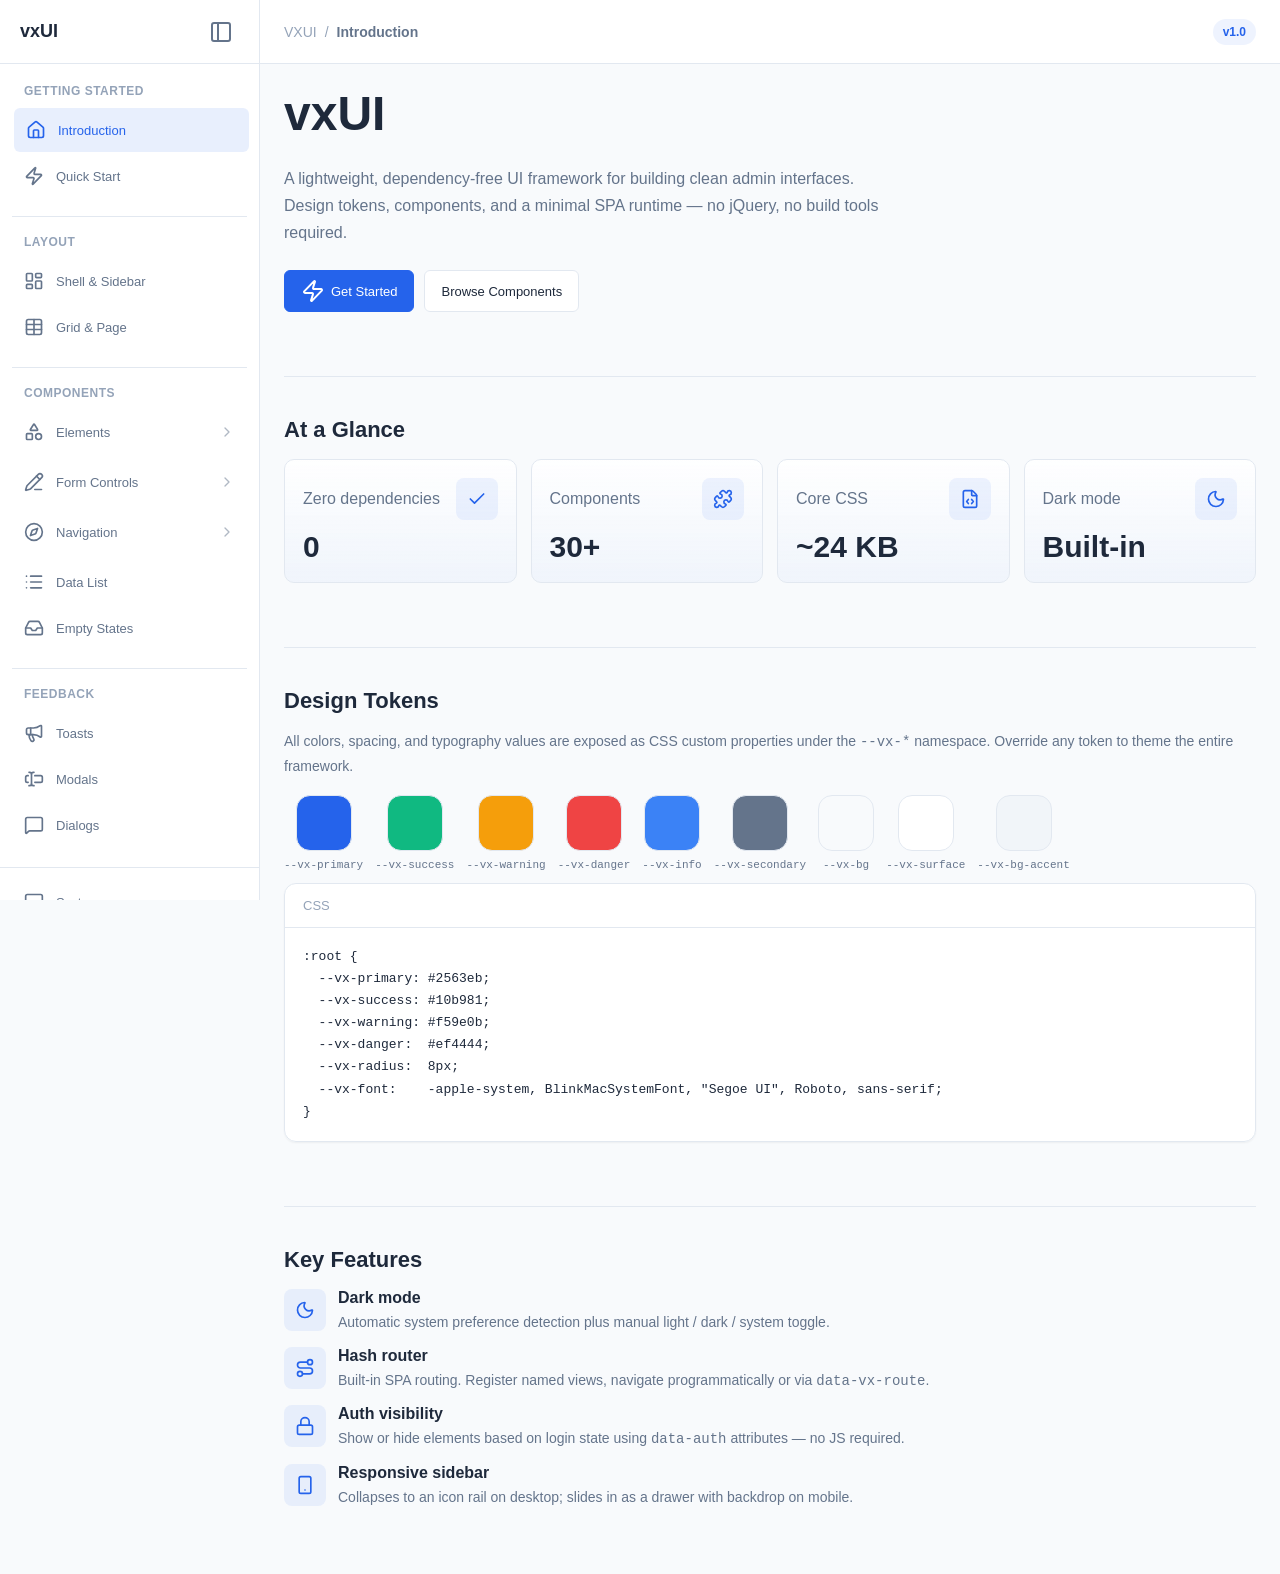
==== commit a15275ea: "调整边框半径以统一组件样式，优化视觉效果" ====
--- a/index.html
+++ b/index.html
@@ -93,7 +93,7 @@
                     <span class="vx-sidebar-brand-text">vxUI</span>
                 </button>
                 <button class="vx-btn-icon" type="button" data-vx-sidebar-toggle style="margin-left:auto" title="Toggle sidebar">
-                    <i data-lucide="align-center-horizontal"></i>
+                    <i data-lucide="panel-left"></i>
                 </button>
             </div>
 
--- a/css/vxui-framework.css
+++ b/css/vxui-framework.css
@@ -32,9 +32,9 @@
     --vx-shadow: 0 4px 6px -1px rgba(0, 0, 0, 0.1), 0 2px 4px -1px rgba(0, 0, 0, 0.06);
     --vx-shadow-lg: 0 20px 25px -5px rgba(0, 0, 0, 0.1), 0 10px 10px -5px rgba(0, 0, 0, 0.04);
 
-    --vx-radius-sm: 6px;
-    --vx-radius: 8px;
-    --vx-radius-lg: 16px;
+    --vx-radius-sm: 4px;
+    --vx-radius: 6px;
+    --vx-radius-lg: 10px;
     --vx-radius-full: 9999px;
     --vx-radius-pill: 999px;
 
@@ -284,19 +284,23 @@
 }
 
 .vx-lang-options {
-    max-height: 0;
-    overflow: hidden;
-    transition: max-height 0.25s ease-out;
+    display: grid;
+    grid-template-rows: 0fr;
+    transition: grid-template-rows 0.28s cubic-bezier(0.16, 1, 0.3, 1);
     background: transparent;
     border-radius: 0;
     margin: 0;
     padding: 0;
 }
 
+.vx-lang-options-inner {
+    overflow: hidden;
+    min-height: 0;
+}
+
 .vx-lang-switcher.open .vx-lang-options {
-    max-height: 200px;
+    grid-template-rows: 1fr;
     padding: 0 0 4px;
-    transition: max-height 0.3s ease-in;
 }
 
 .vx-lang-option {
@@ -353,14 +357,20 @@
     gap: 12px;
     width: 100%;
     padding: 10px 12px;
-    border-radius: 8px;
+    border-radius: var(--vx-radius);
     background: transparent;
     color: var(--vx-text-secondary);
-    transition: background var(--vx-transition), color var(--vx-transition);
+    transition: background 0.15s ease, color 0.15s ease, transform 0.15s cubic-bezier(0.34, 1.56, 0.64, 1);
     text-align: left;
     text-decoration: none;
     font-size: var(--vx-text-sm);
     outline: none;
+}
+
+.vx-nav-item:hover {
+    background: var(--vx-surface-hover);
+    color: var(--vx-text);
+    transform: translateX(2px);
 }
 
 .vx-nav-item:focus {
@@ -388,6 +398,7 @@
 .vx-nav-item.active {
     background: var(--vx-surface-hover);
     color: var(--vx-text);
+    transform: translateX(2px);
 }
 
 .vx-nav-item.is-active,
@@ -433,24 +444,24 @@
 }
 
 .vx-nav-submenu {
-    overflow: hidden;
-    max-height: 0;
-    display: flex;
-    flex-direction: column;
-    gap: 2px;
+    display: grid;
+    grid-template-rows: 0fr;
+    transition: grid-template-rows 0.28s cubic-bezier(0.16, 1, 0.3, 1),
+                opacity 0.2s ease,
+                margin-top 0.28s cubic-bezier(0.16, 1, 0.3, 1);
+    opacity: 0;
     margin-top: 0;
-    padding-left: 0;
-    transition: max-height 0.22s ease, opacity 0.18s ease;
-    opacity: 0;
 }
 
 .vx-nav-group.open > .vx-nav-submenu {
-    max-height: 600px;
+    grid-template-rows: 1fr;
     opacity: 1;
     margin-top: 2px;
 }
 
 .vx-nav-submenu-inner {
+    overflow: hidden;
+    min-height: 0;
     position: relative;
     display: flex;
     flex-direction: column;
@@ -645,12 +656,13 @@
     border-radius: var(--vx-radius);
     color: var(--vx-text-secondary);
     cursor: pointer;
-    transition: var(--vx-transition-fast);
+    transition: background 0.15s ease, color 0.15s ease, transform 0.15s cubic-bezier(0.34, 1.56, 0.64, 1);
 }
 
 .vx-btn-icon:hover {
     background: var(--vx-surface-hover);
     color: var(--vx-text);
+    transform: scale(1.06);
 }
 
 .vx-btn-icon:active:not(:disabled) {
@@ -1006,7 +1018,7 @@
     grid-template-columns: minmax(0, 1.3fr) minmax(280px, 0.9fr);
     gap: 20px;
     padding: 28px;
-    border-radius: 32px;
+    border-radius: 16px;
 }
 
 .vx-hero-title {
@@ -1063,7 +1075,13 @@
 .vx-empty,
 .vx-skeleton-group,
 .vx-selection-bar {
-    border-radius: 24px;
+    border-radius: 12px;
+    transition: transform 0.2s cubic-bezier(0.16, 1, 0.3, 1), box-shadow 0.2s ease;
+}
+
+.vx-card:hover {
+    transform: translateY(-2px);
+    box-shadow: var(--vx-shadow);
 }
 
 .vx-card,
@@ -1087,9 +1105,15 @@
     flex-direction: column;
     gap: 10px;
     padding: 18px;
-    border-radius: 20px;
+    border-radius: 10px;
     background: linear-gradient(180deg, color-mix(in srgb, var(--vx-surface-strong) 88%, transparent), color-mix(in srgb, var(--vx-primary-soft) 45%, transparent));
     border: 1px solid var(--vx-border);
+    transition: transform 0.2s cubic-bezier(0.16, 1, 0.3, 1), box-shadow 0.2s ease;
+}
+
+.vx-stat:hover {
+    transform: translateY(-2px);
+    box-shadow: var(--vx-shadow);
 }
 
 .vx-stat-top {
@@ -1117,7 +1141,7 @@
     justify-content: center;
     width: 42px;
     height: 42px;
-    border-radius: 14px;
+    border-radius: 8px;
     background: var(--vx-primary-soft);
     color: var(--vx-primary);
 }
@@ -1170,14 +1194,18 @@
     border: 1px solid transparent;
     border-radius: var(--vx-radius);
     cursor: pointer;
-    transition: var(--vx-transition-fast);
+    transition: background 0.15s ease, border-color 0.15s ease, color 0.15s ease, transform 0.15s cubic-bezier(0.34, 1.56, 0.64, 1), box-shadow 0.15s ease;
     text-decoration: none;
     white-space: nowrap;
     outline: none;
 }
 
+.vx-btn:hover:not(:disabled) {
+    transform: translateY(-1px);
+}
+
 .vx-btn:active:not(:disabled) {
-    transform: scale(0.96);
+    transform: translateY(0) scale(0.97);
 }
 
 .vx-btn:disabled {
@@ -1256,10 +1284,18 @@
     justify-content: center;
     width: 42px;
     height: 42px;
-    border-radius: 14px;
+    border-radius: 8px;
     background: var(--vx-surface-strong);
     border: 1px solid var(--vx-border);
     color: var(--vx-text-secondary);
+    transition: background 0.15s ease, border-color 0.15s ease, color 0.15s ease, transform 0.15s cubic-bezier(0.34, 1.56, 0.64, 1);
+}
+
+.vx-icon-button:hover,
+.vx-mob-topbar-btn:hover {
+    transform: scale(1.06);
+    background: var(--vx-surface-hover);
+    color: var(--vx-text);
 }
 
 .vx-auth-pill {
@@ -1299,7 +1335,7 @@
     min-height: 46px;
     padding: 12px 14px;
     border: 1px solid var(--vx-border);
-    border-radius: 14px;
+    border-radius: 8px;
     background: color-mix(in srgb, var(--vx-surface-strong) 92%, transparent);
     color: var(--vx-text);
     font: inherit;
@@ -1325,7 +1361,7 @@
     justify-content: space-between;
     gap: 14px;
     padding: 14px 16px;
-    border-radius: 18px;
+    border-radius: 10px;
     border: 1px solid var(--vx-border);
     background: color-mix(in srgb, var(--vx-surface-strong) 90%, transparent);
 }
@@ -1351,6 +1387,8 @@
     height: 30px;
     border-radius: var(--vx-radius-pill);
     background: var(--vx-border-strong);
+    cursor: pointer;
+    transition: background 0.2s ease;
 }
 
 .vx-switch-knob::after {
@@ -1363,6 +1401,7 @@
     border-radius: 50%;
     background: #fff;
     box-shadow: 0 4px 10px rgba(15, 23, 42, 0.18);
+    transition: left 0.25s cubic-bezier(0.34, 1.56, 0.64, 1);
 }
 
 .vx-switch.is-active .vx-switch-knob {
@@ -1431,7 +1470,7 @@
     justify-content: space-between;
     gap: 12px;
     padding: 14px 16px;
-    border-radius: 24px;
+    border-radius: 12px;
 }
 
 .vx-mob-topbar-inner,
@@ -1462,7 +1501,7 @@
     padding: 10px;
     background: color-mix(in srgb, var(--vx-surface-strong) 92%, transparent);
     border: 1px solid var(--vx-border);
-    border-radius: 22px;
+    border-radius: 12px;
     box-shadow: var(--vx-shadow-lg);
     backdrop-filter: blur(18px);
 }
@@ -1475,7 +1514,7 @@
     justify-content: center;
     gap: 4px;
     min-height: 52px;
-    border-radius: 16px;
+    border-radius: 8px;
     background: transparent;
     color: var(--vx-text-secondary);
     font-size: 12px;
@@ -1507,19 +1546,19 @@
     align-items: center;
     gap: 12px;
     padding: 14px 14px 14px 12px;
-    border-radius: 18px;
+    border-radius: 10px;
     background: color-mix(in srgb, var(--vx-surface-strong) 94%, transparent);
     border: 1px solid var(--vx-border);
     box-shadow: var(--vx-shadow);
     pointer-events: auto;
     opacity: 0;
-    transform: translateY(-10px) translateX(16px);
-    transition: opacity var(--vx-transition), transform var(--vx-transition);
+    transform: translateY(-12px) translateX(20px) scale(0.96);
+    transition: opacity 0.22s ease, transform 0.28s cubic-bezier(0.16, 1, 0.3, 1);
 }
 
 .vx-toast.is-visible {
     opacity: 1;
-    transform: translateY(0) translateX(0);
+    transform: translateY(0) translateX(0) scale(1);
 }
 
 .vx-toast-icon-wrap {
@@ -1528,7 +1567,7 @@
     justify-content: center;
     width: 36px;
     height: 36px;
-    border-radius: 12px;
+    border-radius: 8px;
     background: var(--vx-primary-soft);
     flex-shrink: 0;
 }
@@ -1550,7 +1589,7 @@
     justify-content: center;
     width: 28px;
     height: 28px;
-    border-radius: 10px;
+    border-radius: 6px;
     border: none;
     background: transparent;
     color: var(--vx-text-secondary);
@@ -1565,7 +1604,7 @@
     padding: 24px;
     opacity: 0;
     pointer-events: none;
-    transition: opacity var(--vx-transition);
+    transition: opacity 0.22s ease;
     z-index: 120;
 }
 
@@ -1588,12 +1627,12 @@
     overflow: hidden;
     display: flex;
     flex-direction: column;
-    border-radius: 18px;
+    border-radius: 12px;
     border: 1px solid color-mix(in srgb, var(--vx-border) 88%, transparent);
     background: color-mix(in srgb, var(--vx-surface-strong) 98%, transparent);
     box-shadow: 0 22px 56px rgba(15, 23, 42, 0.14);
-    transform: translateY(12px) scale(0.985);
-    transition: transform var(--vx-transition), box-shadow var(--vx-transition);
+    transform: translateY(16px) scale(0.97);
+    transition: transform 0.32s cubic-bezier(0.16, 1, 0.3, 1), box-shadow 0.22s ease;
 }
 
 .vx-modal.is-open .vx-modal-panel {
@@ -1663,7 +1702,7 @@
     flex: 0 0 36px;
     padding: 0;
     border: 1px solid color-mix(in srgb, var(--vx-border) 72%, transparent);
-    border-radius: 12px;
+    border-radius: 8px;
     background: color-mix(in srgb, var(--vx-surface) 82%, transparent);
     color: var(--vx-text-muted);
     cursor: pointer;
@@ -1694,7 +1733,7 @@
 
 .vx-demo-note {
     padding: 14px 16px;
-    border-radius: 18px;
+    border-radius: 10px;
     border: 1px dashed color-mix(in srgb, var(--vx-primary) 30%, transparent);
     background: color-mix(in srgb, var(--vx-primary-soft) 55%, transparent);
     color: var(--vx-text-secondary);
@@ -1741,6 +1780,7 @@
 }
 
 .vx-sidebar-copyright {
+    margin-top: 8px;
     padding: 10px 16px;
     border-top: 1px solid var(--vx-border);
     font-size: var(--vx-text-xs);
@@ -1789,6 +1829,30 @@
     0% { background-position: 200% 0; }
     100% { background-position: -200% 0; }
 }
+
+@keyframes vx-fade-in {
+    from { opacity: 0; transform: translateY(10px); }
+    to   { opacity: 1; transform: translateY(0); }
+}
+
+@keyframes vx-slide-down {
+    from { opacity: 0; transform: translateY(-6px) scale(0.98); }
+    to   { opacity: 1; transform: translateY(0) scale(1); }
+}
+
+@keyframes vx-pop-in {
+    from { opacity: 0; transform: scale(0.9); }
+    to   { opacity: 1; transform: scale(1); }
+}
+
+/* ==================== Page View Entrance ==================== */
+#vx-view > * {
+    animation: vx-fade-in 0.28s cubic-bezier(0.16, 1, 0.3, 1) both;
+}
+#vx-view > *:nth-child(2) { animation-delay: 40ms; }
+#vx-view > *:nth-child(3) { animation-delay: 80ms; }
+#vx-view > *:nth-child(4) { animation-delay: 110ms; }
+#vx-view > *:nth-child(5) { animation-delay: 140ms; }
 
 @media (max-width: 960px) {
     .vx-grid.is-three,
